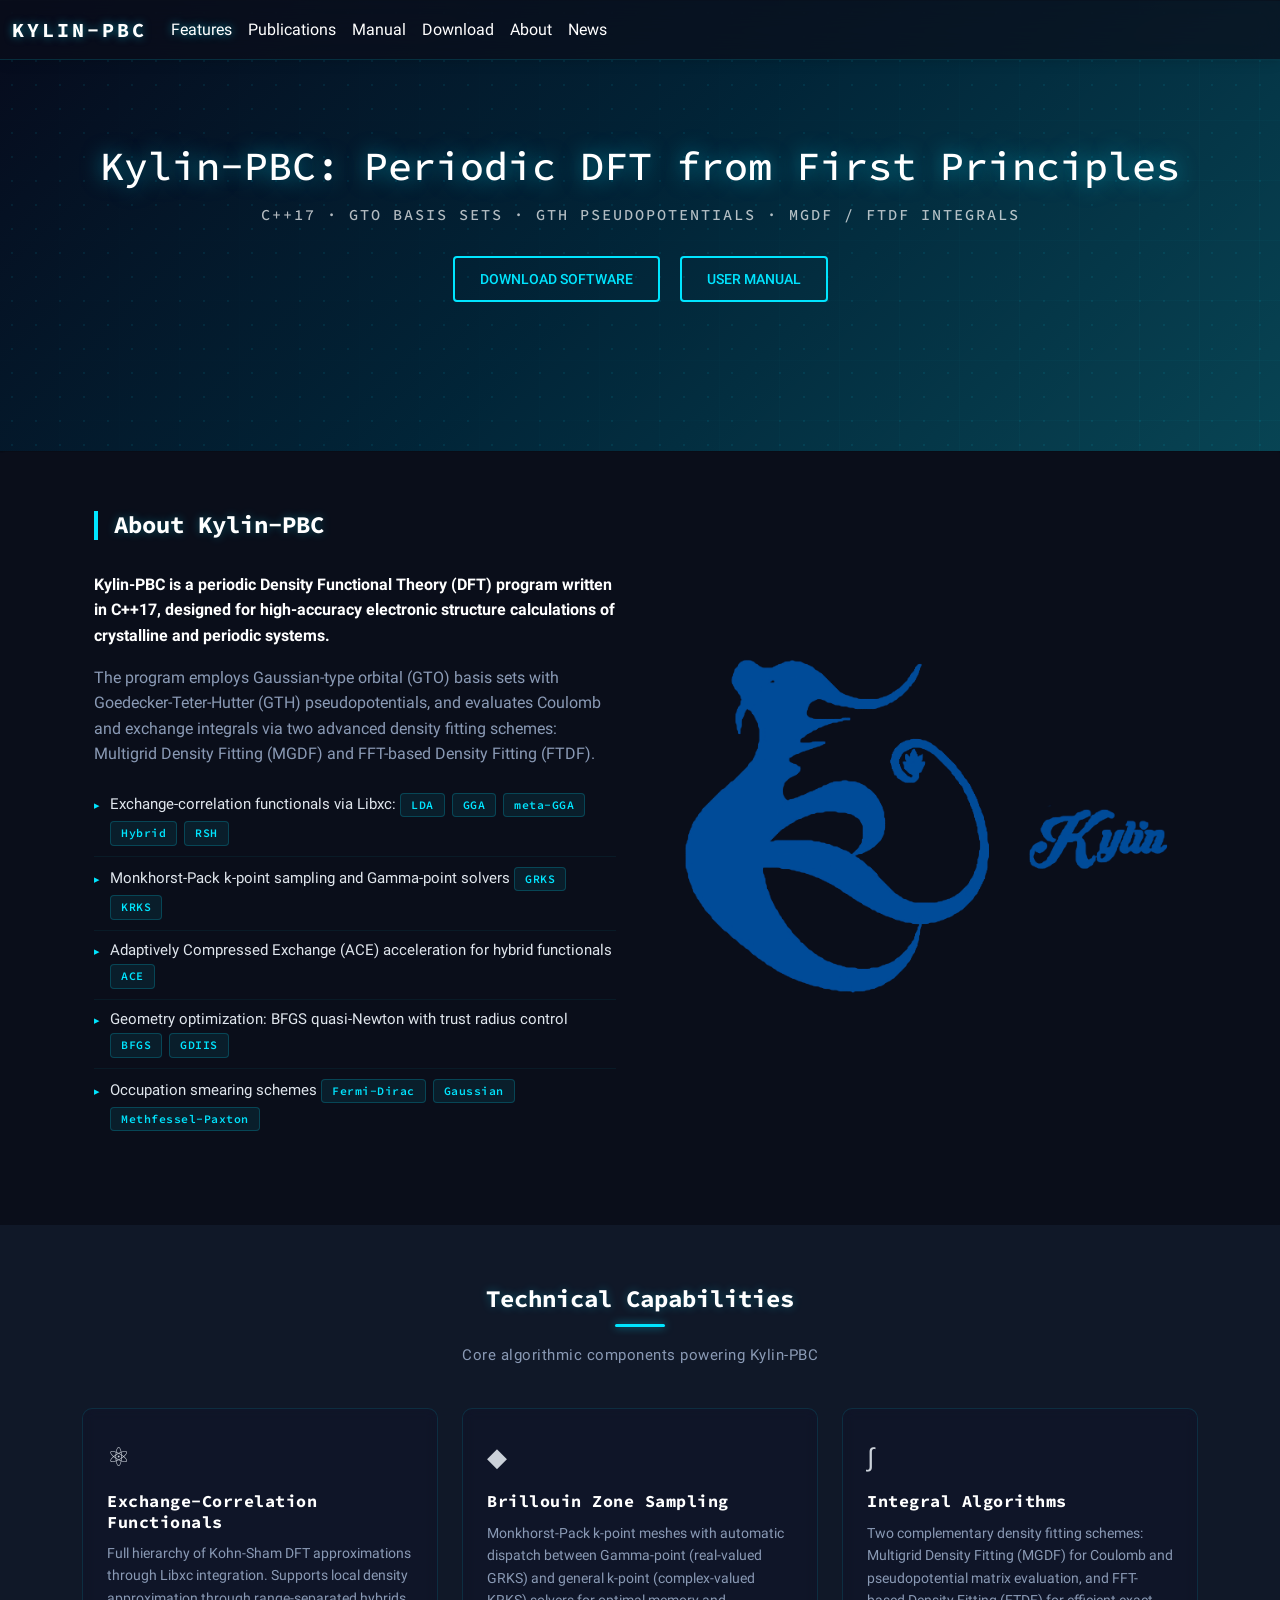
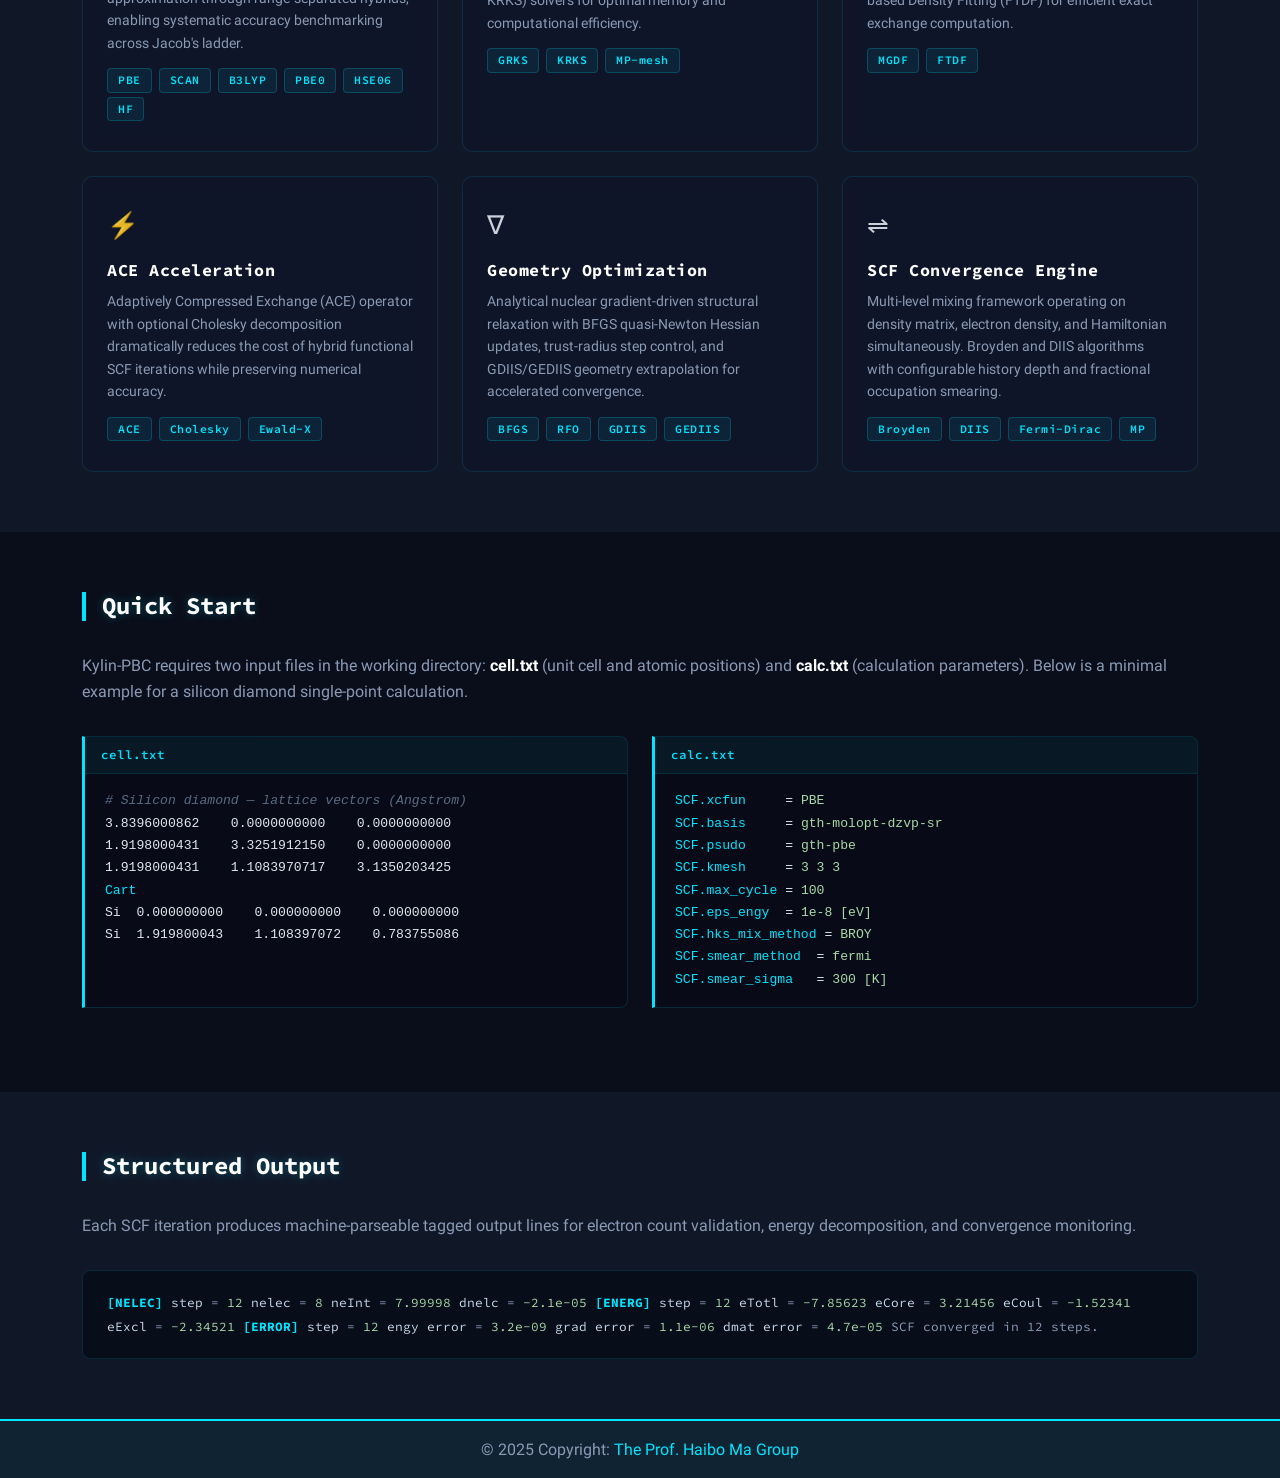
==== index.html @ 471c6437 "hello" ====
<!DOCTYPE html>
<html lang="en">

<head>
  <meta charset="UTF-8" />
  <meta name="viewport" content="width=device-width, initial-scale=1, shrink-to-fit=no" />
  <meta http-equiv="x-ua-compatible" content="ie=edge" />
  <title>Kylin-PBC: Periodic Density Functional Theory Program</title>
  <!-- Google Fonts Roboto -->
  <link rel="stylesheet" href="css/roboto.css" />
  <!-- MDB -->
  <link rel="stylesheet" href="css/mdb.min.css" />
  <!-- Custom styles -->
  <link rel="stylesheet" href="css/style.css" />
</head>

<body>
  <!--Main Navigation-->
  <header>
    <style>
      @media (min-width: 992px) {
        #intro {
          margin-top: -58.59px;
          height: 50vh !important;
        }
      }

      .navbar .nav-link {
        color: #fff !important;
      }
    </style>

    <!-- Navbar -->
    <nav class="navbar navbar-expand-lg navbar-dark d-none d-lg-block" style="z-index: 2000;">
      <div class="container-fluid">
        <a class="navbar-brand nav-link" target="_blank" href="https://kylin-qc.com">
          <strong>Kylin-PBC</strong>
        </a>
        <button class="navbar-toggler" type="button" data-mdb-toggle="collapse" data-mdb-target="#navbarExample01"
          aria-controls="navbarExample01" aria-expanded="false" aria-label="Toggle navigation">
          <i class="fas fa-bars"></i>
        </button>
        <div class="collapse navbar-collapse" id="navbarExample01">
          <ul class="navbar-nav me-auto mb-2 mb-lg-0">
            <li class="nav-item active">
              <a class="nav-link" aria-current="page" href="index.html">Features</a>
            </li>
            <li class="nav-item">
              <a class="nav-link" href="publications.html" target="_self">Publications</a>
            </li>
            <li class="nav-item">
              <a class="nav-link" href="files/KylinManual.pdf" target="_self">Manual</a>
            </li>
            <li class="nav-item">
              <a class="nav-link" href="download.html" target="_self">Download</a>
            </li>
            <li class="nav-item">
              <a class="nav-link" href="about.html" target="_self">About</a>
            </li>
            <li class="nav-item">
              <a class="nav-link" href="news.html" target="_self">News</a>
            </li>
          </ul>
        </div>
      </div>
    </nav>
    <!-- Navbar -->

    <!-- Background image -->
    <div id="intro" class="bg-image vh-100 shadow-1-strong">
      <div class="mask">
        <div class="container d-flex align-items-center justify-content-center text-center h-100">
          <div class="text-white">
            <h1 class="mb-3">Kylin-PBC: Periodic DFT from First Principles</h1>
            <h5 class="mb-4">C++17 &middot; GTO Basis Sets &middot; GTH Pseudopotentials &middot; MGDF / FTDF Integrals</h5>
            <a class="btn btn-outline-light btn-lg m-2" href="download.html" role="button" rel="nofollow"
              target="_self">Download Software</a>
            <a class="btn btn-outline-light btn-lg m-2" href="files/KylinManual.pdf" target="_self" role="button">User Manual</a>
          </div>
        </div>
      </div>
    </div>
    <!-- Background image -->
  </header>
  <!--Main Navigation-->

  <!--Main layout-->
  <main>
    <!--Section: About-->
    <section class="section-block">
      <div class="container">
        <div class="row">
          <div class="col-md-6 gx-5 mb-4">
            <h4 class="section-title">About Kylin-PBC</h4>
            <p class="text-dark"><strong>
                Kylin-PBC is a periodic Density Functional Theory (DFT) program written in C++17,
                designed for high-accuracy electronic structure calculations of crystalline and
                periodic systems.
              </strong></p>
            <p class="text-muted">
              The program employs Gaussian-type orbital (GTO) basis sets with
              Goedecker-Teter-Hutter (GTH) pseudopotentials, and evaluates Coulomb and
              exchange integrals via two advanced density fitting schemes:
              Multigrid Density Fitting (MGDF) and FFT-based Density Fitting (FTDF).
            </p>
            <ul class="tech-list">
              <li>
                <span>Exchange-correlation functionals via Libxc:
                  <span class="feature-tag">LDA</span>
                  <span class="feature-tag">GGA</span>
                  <span class="feature-tag">meta-GGA</span>
                  <span class="feature-tag">Hybrid</span>
                  <span class="feature-tag">RSH</span>
                </span>
              </li>
              <li>
                <span>Monkhorst-Pack k-point sampling and Gamma-point solvers
                  <span class="feature-tag">GRKS</span>
                  <span class="feature-tag">KRKS</span>
                </span>
              </li>
              <li>
                <span>Adaptively Compressed Exchange (ACE) acceleration for hybrid functionals
                  <span class="feature-tag">ACE</span>
                </span>
              </li>
              <li>
                <span>Geometry optimization: BFGS quasi-Newton with trust radius control
                  <span class="feature-tag">BFGS</span>
                  <span class="feature-tag">GDIIS</span>
                </span>
              </li>
              <li>
                <span>Occupation smearing schemes
                  <span class="feature-tag">Fermi-Dirac</span>
                  <span class="feature-tag">Gaussian</span>
                  <span class="feature-tag">Methfessel-Paxton</span>
                </span>
              </li>
            </ul>
          </div>
          <div class="col-md-6 gx-5 mb-4 d-flex align-items-center justify-content-center">
            <div class="bg-image hover-overlay ripple" data-mdb-ripple-color="light">
              <img src="img/kylin_logo.png" class="img-fluid" />
              <a href="#!">
                <div class="mask" style="background-color: rgba(251, 251, 251, 0.15);"></div>
              </a>
            </div>
          </div>
        </div>
      </div>
    </section>
    <!--Section: About-->

    <!--Section: Technical Capabilities-->
    <section class="section-block section-alt text-center">
      <div class="container">
        <h4 class="section-title-center">Technical Capabilities</h4>
        <p class="section-subtitle">Core algorithmic components powering Kylin-PBC</p>
        <div class="feature-grid">

          <div class="feature-card text-start">
            <span class="feature-card-icon">&#9883;</span>
            <h5>Exchange-Correlation Functionals</h5>
            <p>
              Full hierarchy of Kohn-Sham DFT approximations through Libxc integration.
              Supports local density approximation through range-separated hybrids,
              enabling systematic accuracy benchmarking across Jacob's ladder.
            </p>
            <div>
              <span class="feature-tag">PBE</span>
              <span class="feature-tag">SCAN</span>
              <span class="feature-tag">B3LYP</span>
              <span class="feature-tag">PBE0</span>
              <span class="feature-tag">HSE06</span>
              <span class="feature-tag">HF</span>
            </div>
          </div>

          <div class="feature-card text-start">
            <span class="feature-card-icon">&#9670;</span>
            <h5>Brillouin Zone Sampling</h5>
            <p>
              Monkhorst-Pack k-point meshes with automatic dispatch between Gamma-point
              (real-valued GRKS) and general k-point (complex-valued KRKS) solvers
              for optimal memory and computational efficiency.
            </p>
            <div>
              <span class="feature-tag">GRKS</span>
              <span class="feature-tag">KRKS</span>
              <span class="feature-tag">MP-mesh</span>
            </div>
          </div>

          <div class="feature-card text-start">
            <span class="feature-card-icon">&#8747;</span>
            <h5>Integral Algorithms</h5>
            <p>
              Two complementary density fitting schemes: Multigrid Density Fitting (MGDF)
              for Coulomb and pseudopotential matrix evaluation, and FFT-based Density
              Fitting (FTDF) for efficient exact exchange computation.
            </p>
            <div>
              <span class="feature-tag">MGDF</span>
              <span class="feature-tag">FTDF</span>
            </div>
          </div>

          <div class="feature-card text-start">
            <span class="feature-card-icon">&#9889;</span>
            <h5>ACE Acceleration</h5>
            <p>
              Adaptively Compressed Exchange (ACE) operator with optional Cholesky
              decomposition dramatically reduces the cost of hybrid functional SCF
              iterations while preserving numerical accuracy.
            </p>
            <div>
              <span class="feature-tag">ACE</span>
              <span class="feature-tag">Cholesky</span>
              <span class="feature-tag">Ewald-X</span>
            </div>
          </div>

          <div class="feature-card text-start">
            <span class="feature-card-icon">&#8711;</span>
            <h5>Geometry Optimization</h5>
            <p>
              Analytical nuclear gradient-driven structural relaxation with BFGS
              quasi-Newton Hessian updates, trust-radius step control, and
              GDIIS/GEDIIS geometry extrapolation for accelerated convergence.
            </p>
            <div>
              <span class="feature-tag">BFGS</span>
              <span class="feature-tag">RFO</span>
              <span class="feature-tag">GDIIS</span>
              <span class="feature-tag">GEDIIS</span>
            </div>
          </div>

          <div class="feature-card text-start">
            <span class="feature-card-icon">&#8652;</span>
            <h5>SCF Convergence Engine</h5>
            <p>
              Multi-level mixing framework operating on density matrix, electron density,
              and Hamiltonian simultaneously. Broyden and DIIS algorithms with configurable
              history depth and fractional occupation smearing.
            </p>
            <div>
              <span class="feature-tag">Broyden</span>
              <span class="feature-tag">DIIS</span>
              <span class="feature-tag">Fermi-Dirac</span>
              <span class="feature-tag">MP</span>
            </div>
          </div>

        </div>
      </div>
    </section>
    <!--Section: Technical Capabilities-->

    <!--Section: Quick Start-->
    <section class="section-block">
      <div class="container">
        <h4 class="section-title">Quick Start</h4>
        <p class="text-muted" style="margin-bottom: 2rem;">
          Kylin-PBC requires two input files in the working directory: <strong>cell.txt</strong>
          (unit cell and atomic positions) and <strong>calc.txt</strong> (calculation parameters).
          Below is a minimal example for a silicon diamond single-point calculation.
        </p>
        <div class="quickstart-grid">
          <div class="code-panel">
            <span class="code-panel-label">cell.txt</span>
            <pre><span class="code-comment"># Silicon diamond &mdash; lattice vectors (Angstrom)</span>
3.8396000862    0.0000000000    0.0000000000
1.9198000431    3.3251912150    0.0000000000
1.9198000431    1.1083970717    3.1350203425
<span class="code-keyword">Cart</span>
Si  0.000000000    0.000000000    0.000000000
Si  1.919800043    1.108397072    0.783755086</pre>
          </div>
          <div class="code-panel">
            <span class="code-panel-label">calc.txt</span>
            <pre><span class="code-keyword">SCF.xcfun</span>     = <span class="code-value">PBE</span>
<span class="code-keyword">SCF.basis</span>     = <span class="code-value">gth-molopt-dzvp-sr</span>
<span class="code-keyword">SCF.psudo</span>     = <span class="code-value">gth-pbe</span>
<span class="code-keyword">SCF.kmesh</span>     = <span class="code-value">3 3 3</span>
<span class="code-keyword">SCF.max_cycle</span> = <span class="code-value">100</span>
<span class="code-keyword">SCF.eps_engy</span>  = <span class="code-value">1e-8 [eV]</span>
<span class="code-keyword">SCF.hks_mix_method</span> = <span class="code-value">BROY</span>
<span class="code-keyword">SCF.smear_method</span>  = <span class="code-value">fermi</span>
<span class="code-keyword">SCF.smear_sigma</span>   = <span class="code-value">300 [K]</span></pre>
          </div>
        </div>
      </div>
    </section>
    <!--Section: Quick Start-->

    <!--Section: Output Format-->
    <section class="section-block section-alt">
      <div class="container">
        <h4 class="section-title">Structured Output</h4>
        <p class="text-muted" style="margin-bottom: 2rem;">
          Each SCF iteration produces machine-parseable tagged output lines for
          electron count validation, energy decomposition, and convergence monitoring.
        </p>
        <div class="output-block">
<span class="out-tag">[NELEC]</span> <span class="out-key">step</span> = <span class="out-val">12</span>  <span class="out-key">nelec</span> = <span class="out-val">8</span>  <span class="out-key">neInt</span> = <span class="out-val">7.99998</span>  <span class="out-key">dnelc</span> = <span class="out-val">-2.1e-05</span>
<span class="out-tag">[ENERG]</span> <span class="out-key">step</span> = <span class="out-val">12</span>  <span class="out-key">eTotl</span> = <span class="out-val">-7.85623</span>  <span class="out-key">eCore</span> = <span class="out-val">3.21456</span>  <span class="out-key">eCoul</span> = <span class="out-val">-1.52341</span>  <span class="out-key">eExcl</span> = <span class="out-val">-2.34521</span>
<span class="out-tag">[ERROR]</span> <span class="out-key">step</span> = <span class="out-val">12</span>  <span class="out-key">engy error</span> = <span class="out-val">3.2e-09</span>  <span class="out-key">grad error</span> = <span class="out-val">1.1e-06</span>  <span class="out-key">dmat error</span> = <span class="out-val">4.7e-05</span>

SCF converged in 12 steps.
        </div>
      </div>
    </section>
    <!--Section: Output Format-->
  </main>
  <!--Main layout-->

  <!--Footer-->
  <footer class="text-lg-start">
    <div class="text-center p-3">
      &copy; 2025 Copyright:
      <a href="https://quantum-chemistry-cn.com">The Prof. Haibo Ma Group</a>
    </div>
  </footer>
  <!--Footer-->
  <!-- MDB -->
  <script type="text/javascript" src="js/mdb.min.js"></script>
  <!-- Custom scripts -->
  <script type="text/javascript" src="js/script.js"></script>
</body>

</html>
---- css/roboto.css ----
/* cyrillic-ext */
@font-face {
    font-family: 'Roboto';
    font-style: normal;
    font-weight: 300;
    font-display: swap;
    src: url(../fonts/roboto/v30/KFOlCnqEu92Fr1MmSU5fCRc4AMP6lbBP.woff2) format('woff2');
    unicode-range: U+0460-052F, U+1C80-1C88, U+20B4, U+2DE0-2DFF, U+A640-A69F, U+FE2E-FE2F;
  }
  /* cyrillic */
  @font-face {
    font-family: 'Roboto';
    font-style: normal;
    font-weight: 300;
    font-display: swap;
    src: url(../fonts/roboto/v30/KFOlCnqEu92Fr1MmSU5fABc4AMP6lbBP.woff2) format('woff2');
    unicode-range: U+0301, U+0400-045F, U+0490-0491, U+04B0-04B1, U+2116;
  }
  /* greek-ext */
  @font-face {
    font-family: 'Roboto';
    font-style: normal;
    font-weight: 300;
    font-display: swap;
    src: url(../fonts/roboto/v30/KFOlCnqEu92Fr1MmSU5fCBc4AMP6lbBP.woff2) format('woff2');
    unicode-range: U+1F00-1FFF;
  }
  /* greek */
  @font-face {
    font-family: 'Roboto';
    font-style: normal;
    font-weight: 300;
    font-display: swap;
    src: url(../fonts/roboto/v30/KFOlCnqEu92Fr1MmSU5fBxc4AMP6lbBP.woff2) format('woff2');
    unicode-range: U+0370-03FF;
  }
  /* vietnamese */
  @font-face {
    font-family: 'Roboto';
    font-style: normal;
    font-weight: 300;
    font-display: swap;
    src: url(../fonts/roboto/v30/KFOlCnqEu92Fr1MmSU5fCxc4AMP6lbBP.woff2) format('woff2');
    unicode-range: U+0102-0103, U+0110-0111, U+0128-0129, U+0168-0169, U+01A0-01A1, U+01AF-01B0, U+1EA0-1EF9, U+20AB;
  }
  /* latin-ext */
  @font-face {
    font-family: 'Roboto';
    font-style: normal;
    font-weight: 300;
    font-display: swap;
    src: url(../fonts/roboto/v30/KFOlCnqEu92Fr1MmSU5fChc4AMP6lbBP.woff2) format('woff2');
    unicode-range: U+0100-024F, U+0259, U+1E00-1EFF, U+2020, U+20A0-20AB, U+20AD-20CF, U+2113, U+2C60-2C7F, U+A720-A7FF;
  }
  /* latin */
  @font-face {
    font-family: 'Roboto';
    font-style: normal;
    font-weight: 300;
    font-display: swap;
    src: url(../fonts/roboto/v30/KFOlCnqEu92Fr1MmSU5fBBc4AMP6lQ.woff2) format('woff2');
    unicode-range: U+0000-00FF, U+0131, U+0152-0153, U+02BB-02BC, U+02C6, U+02DA, U+02DC, U+2000-206F, U+2074, U+20AC, U+2122, U+2191, U+2193, U+2212, U+2215, U+FEFF, U+FFFD;
  }
  /* cyrillic-ext */
  @font-face {
    font-family: 'Roboto';
    font-style: normal;
    font-weight: 400;
    font-display: swap;
    src: url(../fonts/roboto/v30/KFOmCnqEu92Fr1Mu72xKKTU1Kvnz.woff2) format('woff2');
    unicode-range: U+0460-052F, U+1C80-1C88, U+20B4, U+2DE0-2DFF, U+A640-A69F, U+FE2E-FE2F;
  }
  /* cyrillic */
  @font-face {
    font-family: 'Roboto';
    font-style: normal;
    font-weight: 400;
    font-display: swap;
    src: url(../fonts/roboto/v30/KFOmCnqEu92Fr1Mu5mxKKTU1Kvnz.woff2) format('woff2');
    unicode-range: U+0301, U+0400-045F, U+0490-0491, U+04B0-04B1, U+2116;
  }
  /* greek-ext */
  @font-face {
    font-family: 'Roboto';
    font-style: normal;
    font-weight: 400;
    font-display: swap;
    src: url(../fonts/roboto/v30/KFOmCnqEu92Fr1Mu7mxKKTU1Kvnz.woff2) format('woff2');
    unicode-range: U+1F00-1FFF;
  }
  /* greek */
  @font-face {
    font-family: 'Roboto';
    font-style: normal;
    font-weight: 400;
    font-display: swap;
    src: url(../fonts/roboto/v30/KFOmCnqEu92Fr1Mu4WxKKTU1Kvnz.woff2) format('woff2');
    unicode-range: U+0370-03FF;
  }
  /* vietnamese */
  @font-face {
    font-family: 'Roboto';
    font-style: normal;
    font-weight: 400;
    font-display: swap;
    src: url(../fonts/roboto/v30/KFOmCnqEu92Fr1Mu7WxKKTU1Kvnz.woff2) format('woff2');
    unicode-range: U+0102-0103, U+0110-0111, U+0128-0129, U+0168-0169, U+01A0-01A1, U+01AF-01B0, U+1EA0-1EF9, U+20AB;
  }
  /* latin-ext */
  @font-face {
    font-family: 'Roboto';
    font-style: normal;
    font-weight: 400;
    font-display: swap;
    src: url(../fonts/roboto/v30/KFOmCnqEu92Fr1Mu7GxKKTU1Kvnz.woff2) format('woff2');
    unicode-range: U+0100-024F, U+0259, U+1E00-1EFF, U+2020, U+20A0-20AB, U+20AD-20CF, U+2113, U+2C60-2C7F, U+A720-A7FF;
  }
  /* latin */
  @font-face {
    font-family: 'Roboto';
    font-style: normal;
    font-weight: 400;
    font-display: swap;
    src: url(../fonts/roboto/v30/KFOmCnqEu92Fr1Mu4mxKKTU1Kg.woff2) format('woff2');
    unicode-range: U+0000-00FF, U+0131, U+0152-0153, U+02BB-02BC, U+02C6, U+02DA, U+02DC, U+2000-206F, U+2074, U+20AC, U+2122, U+2191, U+2193, U+2212, U+2215, U+FEFF, U+FFFD;
  }
  /* cyrillic-ext */
  @font-face {
    font-family: 'Roboto';
    font-style: normal;
    font-weight: 500;
    font-display: swap;
    src: url(../fonts/roboto/v30/KFOlCnqEu92Fr1MmEU9fCRc4AMP6lbBP.woff2) format('woff2');
    unicode-range: U+0460-052F, U+1C80-1C88, U+20B4, U+2DE0-2DFF, U+A640-A69F, U+FE2E-FE2F;
  }
  /* cyrillic */
  @font-face {
    font-family: 'Roboto';
    font-style: normal;
    font-weight: 500;
    font-display: swap;
    src: url(../fonts/roboto/v30/KFOlCnqEu92Fr1MmEU9fABc4AMP6lbBP.woff2) format('woff2');
    unicode-range: U+0301, U+0400-045F, U+0490-0491, U+04B0-04B1, U+2116;
  }
  /* greek-ext */
  @font-face {
    font-family: 'Roboto';
    font-style: normal;
    font-weight: 500;
    font-display: swap;
    src: url(../fonts/roboto/v30/KFOlCnqEu92Fr1MmEU9fCBc4AMP6lbBP.woff2) format('woff2');
    unicode-range: U+1F00-1FFF;
  }
  /* greek */
  @font-face {
    font-family: 'Roboto';
    font-style: normal;
    font-weight: 500;
    font-display: swap;
    src: url(../fonts/roboto/v30/KFOlCnqEu92Fr1MmEU9fBxc4AMP6lbBP.woff2) format('woff2');
    unicode-range: U+0370-03FF;
  }
  /* vietnamese */
  @font-face {
    font-family: 'Roboto';
    font-style: normal;
    font-weight: 500;
    font-display: swap;
    src: url(../fonts/roboto/v30/KFOlCnqEu92Fr1MmEU9fCxc4AMP6lbBP.woff2) format('woff2');
    unicode-range: U+0102-0103, U+0110-0111, U+0128-0129, U+0168-0169, U+01A0-01A1, U+01AF-01B0, U+1EA0-1EF9, U+20AB;
  }
  /* latin-ext */
  @font-face {
    font-family: 'Roboto';
    font-style: normal;
    font-weight: 500;
    font-display: swap;
    src: url(../fonts/roboto/v30/KFOlCnqEu92Fr1MmEU9fChc4AMP6lbBP.woff2) format('woff2');
    unicode-range: U+0100-024F, U+0259, U+1E00-1EFF, U+2020, U+20A0-20AB, U+20AD-20CF, U+2113, U+2C60-2C7F, U+A720-A7FF;
  }
  /* latin */
  @font-face {
    font-family: 'Roboto';
    font-style: normal;
    font-weight: 500;
    font-display: swap;
    src: url(../fonts/roboto/v30/KFOlCnqEu92Fr1MmEU9fBBc4AMP6lQ.woff2) format('woff2');
    unicode-range: U+0000-00FF, U+0131, U+0152-0153, U+02BB-02BC, U+02C6, U+02DA, U+02DC, U+2000-206F, U+2074, U+20AC, U+2122, U+2191, U+2193, U+2212, U+2215, U+FEFF, U+FFFD;
  }
  /* cyrillic-ext */
  @font-face {
    font-family: 'Roboto';
    font-style: normal;
    font-weight: 700;
    font-display: swap;
    src: url(../fonts/roboto/v30/KFOlCnqEu92Fr1MmWUlfCRc4AMP6lbBP.woff2) format('woff2');
    unicode-range: U+0460-052F, U+1C80-1C88, U+20B4, U+2DE0-2DFF, U+A640-A69F, U+FE2E-FE2F;
  }
  /* cyrillic */
  @font-face {
    font-family: 'Roboto';
    font-style: normal;
    font-weight: 700;
    font-display: swap;
    src: url(../fonts/roboto/v30/KFOlCnqEu92Fr1MmWUlfABc4AMP6lbBP.woff2) format('woff2');
    unicode-range: U+0301, U+0400-045F, U+0490-0491, U+04B0-04B1, U+2116;
  }
  /* greek-ext */
  @font-face {
    font-family: 'Roboto';
    font-style: normal;
    font-weight: 700;
    font-display: swap;
    src: url(../fonts/roboto/v30/KFOlCnqEu92Fr1MmWUlfCBc4AMP6lbBP.woff2) format('woff2');
    unicode-range: U+1F00-1FFF;
  }
  /* greek */
  @font-face {
    font-family: 'Roboto';
    font-style: normal;
    font-weight: 700;
    font-display: swap;
    src: url(../fonts/roboto/v30/KFOlCnqEu92Fr1MmWUlfBxc4AMP6lbBP.woff2) format('woff2');
    unicode-range: U+0370-03FF;
  }
  /* vietnamese */
  @font-face {
    font-family: 'Roboto';
    font-style: normal;
    font-weight: 700;
    font-display: swap;
    src: url(../fonts/roboto/v30/KFOlCnqEu92Fr1MmWUlfCxc4AMP6lbBP.woff2) format('woff2');
    unicode-range: U+0102-0103, U+0110-0111, U+0128-0129, U+0168-0169, U+01A0-01A1, U+01AF-01B0, U+1EA0-1EF9, U+20AB;
  }
  /* latin-ext */
  @font-face {
    font-family: 'Roboto';
    font-style: normal;
    font-weight: 700;
    font-display: swap;
    src: url(../fonts/roboto/v30/KFOlCnqEu92Fr1MmWUlfChc4AMP6lbBP.woff2) format('woff2');
    unicode-range: U+0100-024F, U+0259, U+1E00-1EFF, U+2020, U+20A0-20AB, U+20AD-20CF, U+2113, U+2C60-2C7F, U+A720-A7FF;
  }
  /* latin */
  @font-face {
    font-family: 'Roboto';
    font-style: normal;
    font-weight: 700;
    font-display: swap;
    src: url(../fonts/roboto/v30/KFOlCnqEu92Fr1MmWUlfBBc4AMP6lQ.woff2) format('woff2');
    unicode-range: U+0000-00FF, U+0131, U+0152-0153, U+02BB-02BC, U+02C6, U+02DA, U+02DC, U+2000-206F, U+2074, U+20AC, U+2122, U+2191, U+2193, U+2212, U+2215, U+FEFF, U+FFFD;
  }
---- css/style.css ----
/* Kylin Website - Dark Sci-Fi Theme */
@import url('https://fonts.googleapis.com/css2?family=Source+Code+Pro:wght@400;600;700&display=swap');

:root {
  --mdb-primary: #00e5ff;
  --mdb-primary-rgb: 0, 229, 255;
  --mdb-body-bg: #0a0e1a;
  --mdb-body-color: #e0e6ed;
  --mdb-body-bg-rgb: 10, 14, 26;
  --mdb-body-color-rgb: 224, 230, 237;
  --sci-bg: #0a0e1a;
  --sci-bg-light: #101828;
  --sci-accent: #00e5ff;
  --sci-accent-rgb: 0, 229, 255;
  --sci-glass: rgba(15, 20, 40, 0.75);
  --sci-glass-border: rgba(0, 229, 255, 0.12);
  --sci-text: #e0e6ed;
  --sci-text-muted: #8a9ab5;
}

/* ===== Global ===== */
body {
  background-color: var(--sci-bg);
  color: var(--sci-text);
  background-image:
    repeating-linear-gradient(0deg, transparent, transparent 59px, rgba(0, 229, 255, 0.03) 59px, rgba(0, 229, 255, 0.03) 60px),
    repeating-linear-gradient(90deg, transparent, transparent 59px, rgba(0, 229, 255, 0.03) 59px, rgba(0, 229, 255, 0.03) 60px);
  background-size: 60px 60px;
}

.text-muted {
  color: var(--sci-text-muted) !important;
}

a {
  color: var(--sci-accent);
}

a:hover {
  color: #62f0ff;
  text-shadow: 0 0 6px rgba(0, 229, 255, 0.4);
}

h1, h2, h3, h4, h5, h6,
.navbar-brand {
  font-family: 'Source Code Pro', 'Roboto Mono', monospace;
}

/* ===== Hero section ===== */
#intro {
  position: relative;
}

#intro .mask {
  position: relative;
  background: linear-gradient(
    135deg,
    rgba(6, 10, 28, 0.92),
    rgba(0, 40, 60, 0.88) 50%,
    rgba(0, 229, 255, 0.25) 100%
  ) !important;
}

#intro .mask::before {
  content: '';
  position: absolute;
  inset: 0;
  background-image:
    radial-gradient(circle, rgba(0, 229, 255, 0.08) 1px, transparent 1px);
  background-size: 24px 24px;
  pointer-events: none;
  animation: grid-drift 20s linear infinite;
}

@keyframes grid-drift {
  from { background-position: 0 0; }
  to   { background-position: 24px 24px; }
}

#intro h1 {
  text-shadow: 0 0 20px rgba(0, 229, 255, 0.5);
}

#intro h5 {
  color: rgba(255, 255, 255, 0.7);
  letter-spacing: 2px;
  text-transform: uppercase;
  font-size: 0.95rem;
}

/* ===== Buttons ===== */
.btn-outline-light {
  border-color: var(--sci-accent);
  color: var(--sci-accent);
  transition: all 0.3s ease;
}

.btn-outline-light:hover {
  background-color: var(--sci-accent);
  color: var(--sci-bg);
  box-shadow: 0 0 18px rgba(0, 229, 255, 0.45);
}

.btn-primary,
.bg-primary,
.text-primary,
a.text-primary:hover {
  --mdb-btn-bg: #00e5ff;
  --mdb-btn-color: #0a0e1a;
}

/* ===== Navbar ===== */
.navbar.navbar-dark {
  background: rgba(10, 14, 26, 0.7) !important;
  backdrop-filter: blur(14px);
  -webkit-backdrop-filter: blur(14px);
  border-bottom: 1px solid rgba(0, 229, 255, 0.15);
}

.navbar-brand strong {
  letter-spacing: 3px;
  text-transform: uppercase;
  text-shadow: 0 0 8px rgba(0, 229, 255, 0.5);
}

.navbar .nav-link {
  transition: color 0.2s, text-shadow 0.2s;
}

.navbar .nav-link:hover,
.navbar .nav-item.active .nav-link {
  text-shadow: 0 0 8px rgba(0, 229, 255, 0.6);
}

/* ===== Section layout ===== */
.section-block {
  padding: 60px 0;
  background-color: var(--sci-bg);
}

.section-alt {
  background-color: var(--sci-bg-light);
}

/* ===== Section titles ===== */
.section-title {
  font-size: 1.5rem;
  font-weight: 700;
  padding-left: 16px;
  border-left: 4px solid var(--sci-accent);
  margin-bottom: 2rem;
  color: #fff;
  text-shadow: 0 0 10px rgba(0, 229, 255, 0.3);
}

.section-title-center {
  font-size: 1.5rem;
  font-weight: 700;
  margin-bottom: 2.5rem;
  position: relative;
  display: inline-block;
  color: #fff;
  text-shadow: 0 0 10px rgba(0, 229, 255, 0.3);
}

.section-title-center::after {
  content: '';
  display: block;
  width: 50px;
  height: 3px;
  background: var(--sci-accent);
  margin: 10px auto 0;
  border-radius: 2px;
  box-shadow: 0 0 8px rgba(0, 229, 255, 0.6);
  animation: glow-pulse 2.5s ease-in-out infinite;
}

@keyframes glow-pulse {
  0%, 100% { box-shadow: 0 0 6px rgba(0, 229, 255, 0.4); }
  50%      { box-shadow: 0 0 16px rgba(0, 229, 255, 0.8); }
}

/* ===== Cards ===== */
.card {
  border: 1px solid var(--sci-glass-border);
  border-radius: 12px;
  background: var(--sci-glass);
  backdrop-filter: blur(6px);
  box-shadow: 0 4px 16px rgba(0, 229, 255, 0.06);
  transition: transform 0.3s ease, box-shadow 0.3s ease, border-color 0.3s ease;
}

.card:hover {
  transform: translateY(-6px);
  border-color: rgba(0, 229, 255, 0.35);
  box-shadow: 0 0 24px rgba(0, 229, 255, 0.2), 0 8px 32px rgba(0, 0, 0, 0.4);
}

.card-body {
  color: var(--sci-text);
}

.card-title {
  color: #fff;
}

.card-text {
  color: var(--sci-text-muted);
}

/* ===== Year block (publications / news) ===== */
.year-block {
  border-left: 3px solid var(--sci-accent);
  padding: 20px 24px;
  margin-bottom: 28px;
  background: rgba(0, 229, 255, 0.03);
  border-radius: 0 8px 8px 0;
  backdrop-filter: blur(4px);
}

.year-block h5 {
  font-weight: 700;
  color: var(--sci-accent);
  margin-bottom: 12px;
  text-shadow: 0 0 8px rgba(0, 229, 255, 0.3);
}

.year-block ul {
  margin-bottom: 0;
}

/* ===== Content card (download / about) ===== */
.content-card {
  background: var(--sci-glass);
  border: 1px solid var(--sci-glass-border);
  border-radius: 12px;
  padding: 36px;
  box-shadow: 0 4px 16px rgba(0, 0, 0, 0.3);
  margin-bottom: 28px;
  backdrop-filter: blur(6px);
}

.content-card-highlight {
  background: linear-gradient(135deg, rgba(0, 229, 255, 0.06), rgba(0, 100, 140, 0.1));
  border: 1px solid rgba(0, 229, 255, 0.2);
  border-radius: 12px;
  padding: 36px;
  box-shadow: 0 0 20px rgba(0, 229, 255, 0.08), 0 4px 16px rgba(0, 0, 0, 0.3);
  margin-bottom: 28px;
  backdrop-filter: blur(6px);
}

/* ===== Footer ===== */
footer {
  background-color: var(--sci-bg-light) !important;
  border-top: 2px solid var(--sci-accent);
  color: var(--sci-text-muted);
}

footer .text-center.p-3 {
  background-color: rgba(0, 229, 255, 0.05) !important;
}

footer a {
  color: var(--sci-accent) !important;
}

/* ===== Overrides for MDB text utilities on dark bg ===== */
.text-dark {
  color: var(--sci-text) !important;
}

strong {
  color: #fff;
}

.bg-light {
  background-color: var(--sci-bg-light) !important;
}

/* ===== Scrollbar (Webkit) ===== */
::-webkit-scrollbar {
  width: 8px;
}

::-webkit-scrollbar-track {
  background: var(--sci-bg);
}

::-webkit-scrollbar-thumb {
  background: rgba(0, 229, 255, 0.2);
  border-radius: 4px;
}

::-webkit-scrollbar-thumb:hover {
  background: rgba(0, 229, 255, 0.4);
}

/* ===== Feature grid (6-card layout) ===== */
.feature-grid {
  display: grid;
  grid-template-columns: repeat(3, 1fr);
  gap: 24px;
}

@media (max-width: 991px) {
  .feature-grid { grid-template-columns: repeat(2, 1fr); }
}

@media (max-width: 575px) {
  .feature-grid { grid-template-columns: 1fr; }
}

.feature-card {
  background: var(--sci-glass);
  border: 1px solid var(--sci-glass-border);
  border-radius: 10px;
  padding: 28px 24px;
  backdrop-filter: blur(6px);
  transition: transform 0.3s ease, box-shadow 0.3s ease, border-color 0.3s ease;
  position: relative;
  overflow: hidden;
}

.feature-card::before {
  content: '';
  position: absolute;
  top: 0;
  left: 0;
  width: 3px;
  height: 100%;
  background: var(--sci-accent);
  opacity: 0;
  transition: opacity 0.3s ease;
}

.feature-card:hover {
  transform: translateY(-4px);
  border-color: rgba(0, 229, 255, 0.3);
  box-shadow: 0 0 20px rgba(0, 229, 255, 0.15), 0 8px 28px rgba(0, 0, 0, 0.35);
}

.feature-card:hover::before {
  opacity: 1;
}

.feature-card-icon {
  font-size: 1.6rem;
  margin-bottom: 14px;
  display: block;
  opacity: 0.9;
}

.feature-card h5 {
  font-size: 1.05rem;
  font-weight: 700;
  color: #fff;
  margin-bottom: 10px;
  letter-spacing: 0.5px;
}

.feature-card p {
  color: var(--sci-text-muted);
  font-size: 0.88rem;
  line-height: 1.6;
  margin-bottom: 12px;
}

/* ===== Feature tags ===== */
.feature-tag {
  display: inline-block;
  padding: 2px 10px;
  font-size: 0.72rem;
  font-family: 'Source Code Pro', monospace;
  font-weight: 600;
  color: var(--sci-accent);
  background: rgba(0, 229, 255, 0.08);
  border: 1px solid rgba(0, 229, 255, 0.2);
  border-radius: 4px;
  margin: 2px 3px 2px 0;
  letter-spacing: 0.5px;
  white-space: nowrap;
}

/* ===== Code panel ===== */
.code-panel {
  background: rgba(8, 12, 24, 0.9);
  border: 1px solid rgba(0, 229, 255, 0.15);
  border-left: 3px solid var(--sci-accent);
  border-radius: 0 8px 8px 0;
  padding: 0;
  margin-bottom: 24px;
  overflow: hidden;
  font-family: 'Source Code Pro', 'Consolas', monospace;
}

.code-panel-label {
  display: block;
  padding: 8px 16px;
  font-size: 0.78rem;
  font-weight: 600;
  color: var(--sci-accent);
  background: rgba(0, 229, 255, 0.06);
  border-bottom: 1px solid rgba(0, 229, 255, 0.1);
  letter-spacing: 1px;
  text-transform: none;
  font-family: 'Source Code Pro', monospace;
}

.code-panel pre {
  margin: 0;
  padding: 16px 20px;
  font-size: 0.82rem;
  line-height: 1.7;
  color: var(--sci-text);
  background: transparent;
  overflow-x: auto;
  white-space: pre;
}

.code-panel pre .code-keyword {
  color: var(--sci-accent);
}

.code-panel pre .code-value {
  color: #a8d8a8;
}

.code-panel pre .code-comment {
  color: #5a6a80;
  font-style: italic;
}

/* ===== Output format block ===== */
.output-block {
  background: rgba(8, 12, 24, 0.85);
  border: 1px solid rgba(0, 229, 255, 0.12);
  border-radius: 8px;
  padding: 20px 24px;
  font-family: 'Source Code Pro', monospace;
  font-size: 0.8rem;
  line-height: 1.8;
  color: var(--sci-text-muted);
  overflow-x: auto;
}

.output-block .out-tag {
  color: var(--sci-accent);
  font-weight: 700;
}

.output-block .out-key {
  color: #c8d8e8;
}

.output-block .out-val {
  color: #a8d8a8;
}

/* ===== Section subtitle ===== */
.section-subtitle {
  color: var(--sci-text-muted);
  font-size: 0.95rem;
  margin-top: -1.5rem;
  margin-bottom: 2.5rem;
  letter-spacing: 0.5px;
}

/* ===== Tech list with tags ===== */
.tech-list {
  list-style: none;
  padding: 0;
  margin: 0;
}

.tech-list li {
  padding: 8px 0;
  border-bottom: 1px solid rgba(0, 229, 255, 0.06);
  color: var(--sci-text);
  font-size: 0.92rem;
  display: flex;
  align-items: baseline;
  gap: 10px;
}

.tech-list li:last-child {
  border-bottom: none;
}

.tech-list li::before {
  content: '\25B8';
  color: var(--sci-accent);
  font-size: 0.7rem;
  flex-shrink: 0;
}

/* ===== Quick-start two-column ===== */
.quickstart-grid {
  display: grid;
  grid-template-columns: 1fr 1fr;
  gap: 24px;
}

@media (max-width: 767px) {
  .quickstart-grid { grid-template-columns: 1fr; }
}
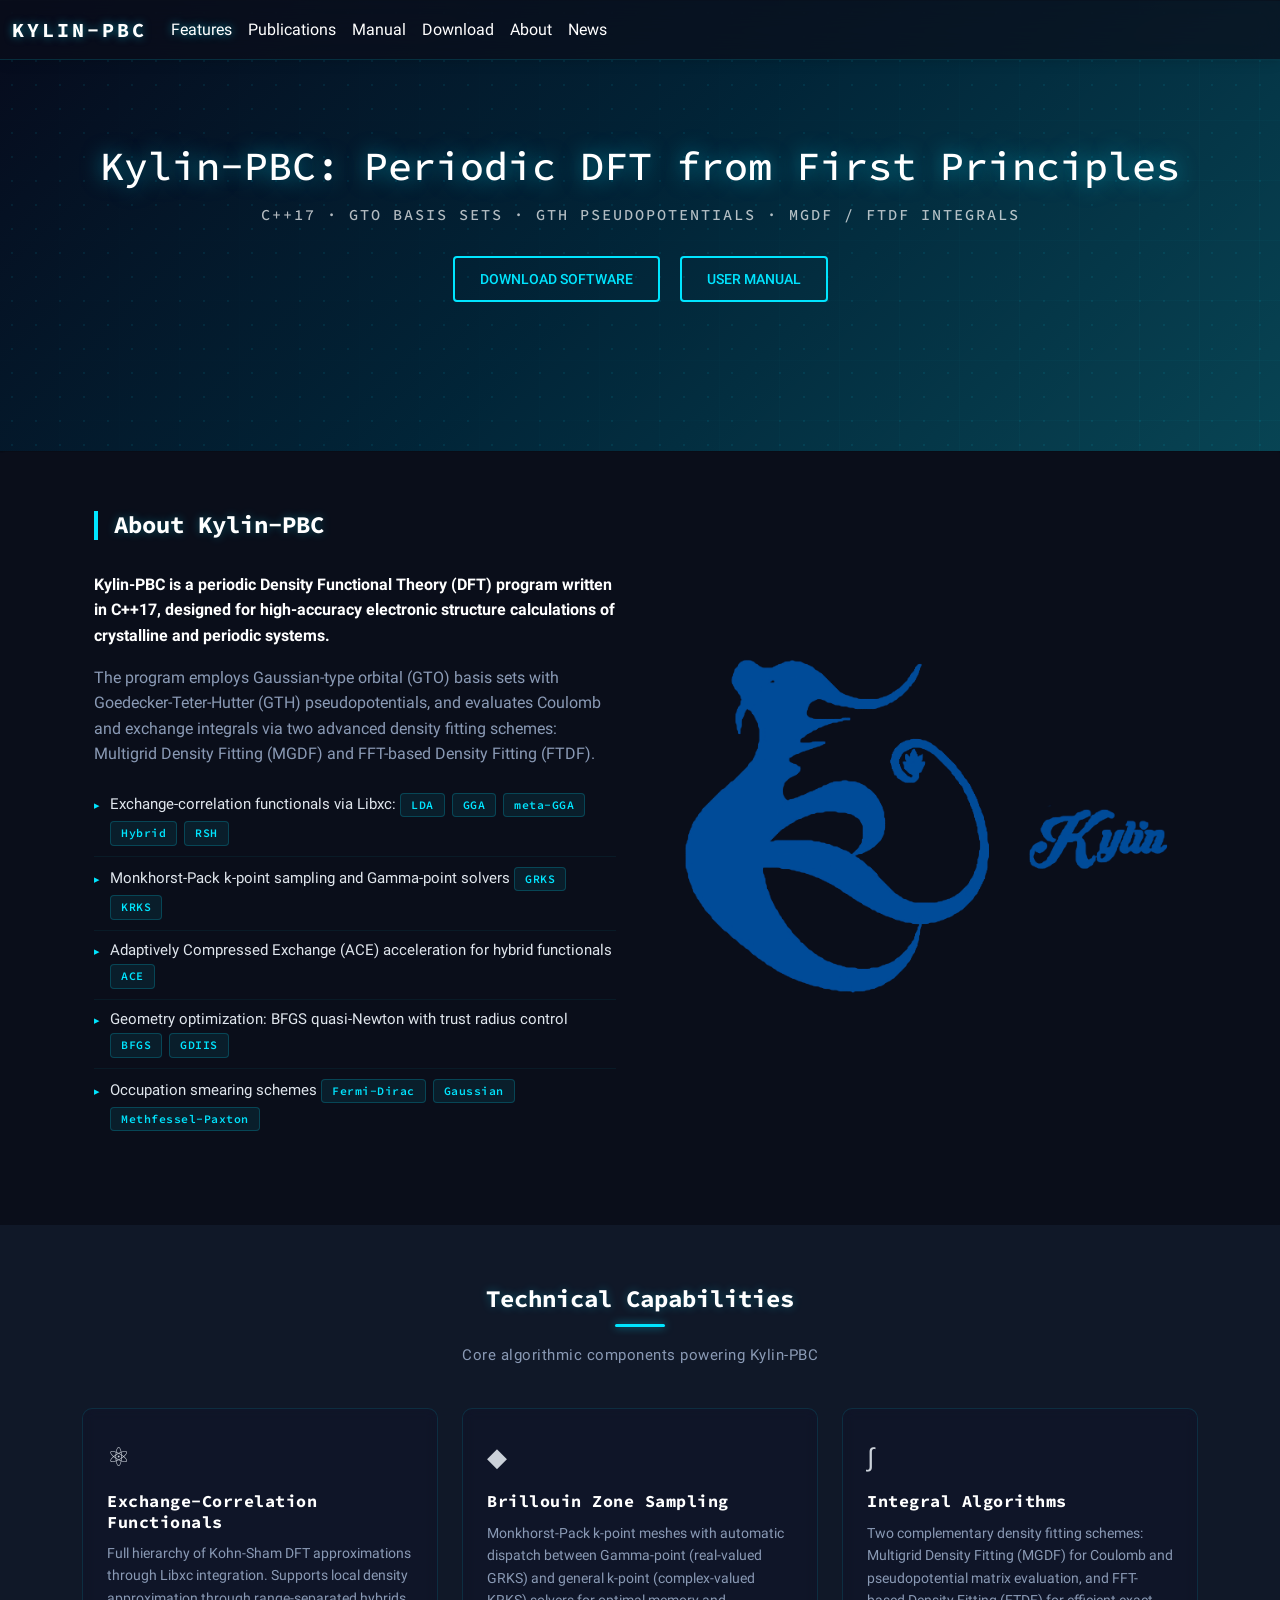
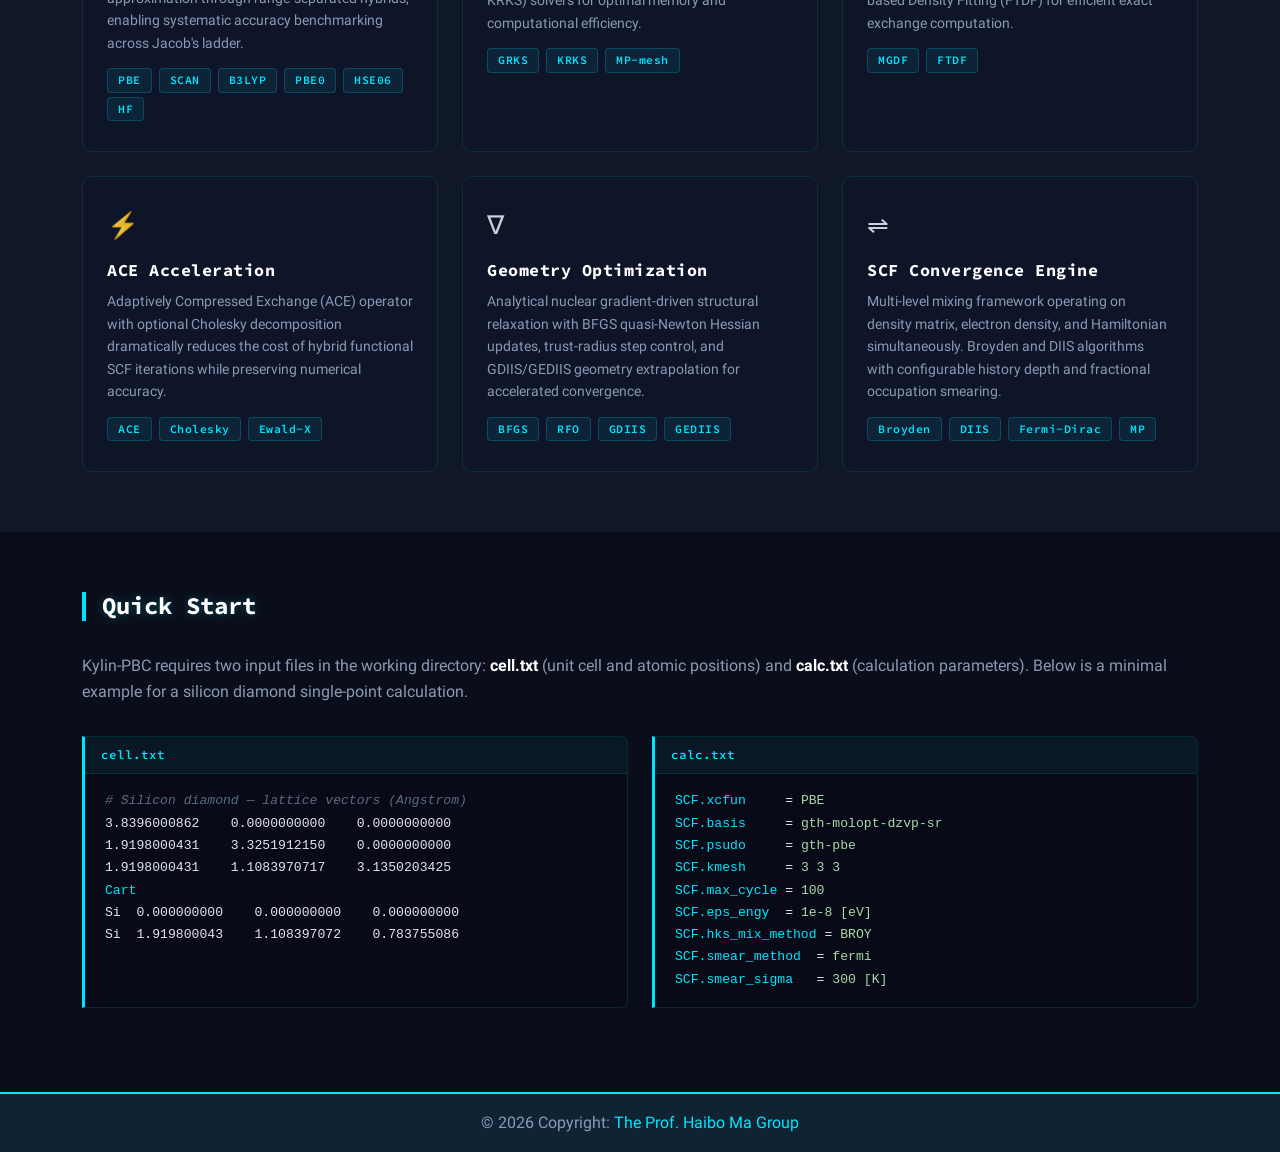
==== commit b8f3dc4e: "3.19" ====
--- a/index.html
+++ b/index.html
@@ -294,32 +294,13 @@
       </div>
     </section>
     <!--Section: Quick Start-->
-
-    <!--Section: Output Format-->
-    <section class="section-block section-alt">
-      <div class="container">
-        <h4 class="section-title">Structured Output</h4>
-        <p class="text-muted" style="margin-bottom: 2rem;">
-          Each SCF iteration produces machine-parseable tagged output lines for
-          electron count validation, energy decomposition, and convergence monitoring.
-        </p>
-        <div class="output-block">
-<span class="out-tag">[NELEC]</span> <span class="out-key">step</span> = <span class="out-val">12</span>  <span class="out-key">nelec</span> = <span class="out-val">8</span>  <span class="out-key">neInt</span> = <span class="out-val">7.99998</span>  <span class="out-key">dnelc</span> = <span class="out-val">-2.1e-05</span>
-<span class="out-tag">[ENERG]</span> <span class="out-key">step</span> = <span class="out-val">12</span>  <span class="out-key">eTotl</span> = <span class="out-val">-7.85623</span>  <span class="out-key">eCore</span> = <span class="out-val">3.21456</span>  <span class="out-key">eCoul</span> = <span class="out-val">-1.52341</span>  <span class="out-key">eExcl</span> = <span class="out-val">-2.34521</span>
-<span class="out-tag">[ERROR]</span> <span class="out-key">step</span> = <span class="out-val">12</span>  <span class="out-key">engy error</span> = <span class="out-val">3.2e-09</span>  <span class="out-key">grad error</span> = <span class="out-val">1.1e-06</span>  <span class="out-key">dmat error</span> = <span class="out-val">4.7e-05</span>
-
-SCF converged in 12 steps.
-        </div>
-      </div>
-    </section>
-    <!--Section: Output Format-->
   </main>
   <!--Main layout-->
 
   <!--Footer-->
   <footer class="text-lg-start">
     <div class="text-center p-3">
-      &copy; 2025 Copyright:
+      &copy; 2026 Copyright:
       <a href="https://quantum-chemistry-cn.com">The Prof. Haibo Ma Group</a>
     </div>
   </footer>
--- a/css/style.css
+++ b/css/style.css
@@ -20,6 +20,9 @@
 
 /* ===== Global ===== */
 body {
+  display: flex !important;
+  flex-direction: column !important;
+  min-height: 100vh !important;
   background-color: var(--sci-bg);
   color: var(--sci-text);
   background-image:
@@ -130,6 +133,11 @@
 .navbar .nav-link:hover,
 .navbar .nav-item.active .nav-link {
   text-shadow: 0 0 8px rgba(0, 229, 255, 0.6);
+}
+
+/* ===== Main content flex grow ===== */
+main {
+  flex: 1;
 }
 
 /* ===== Section layout ===== */
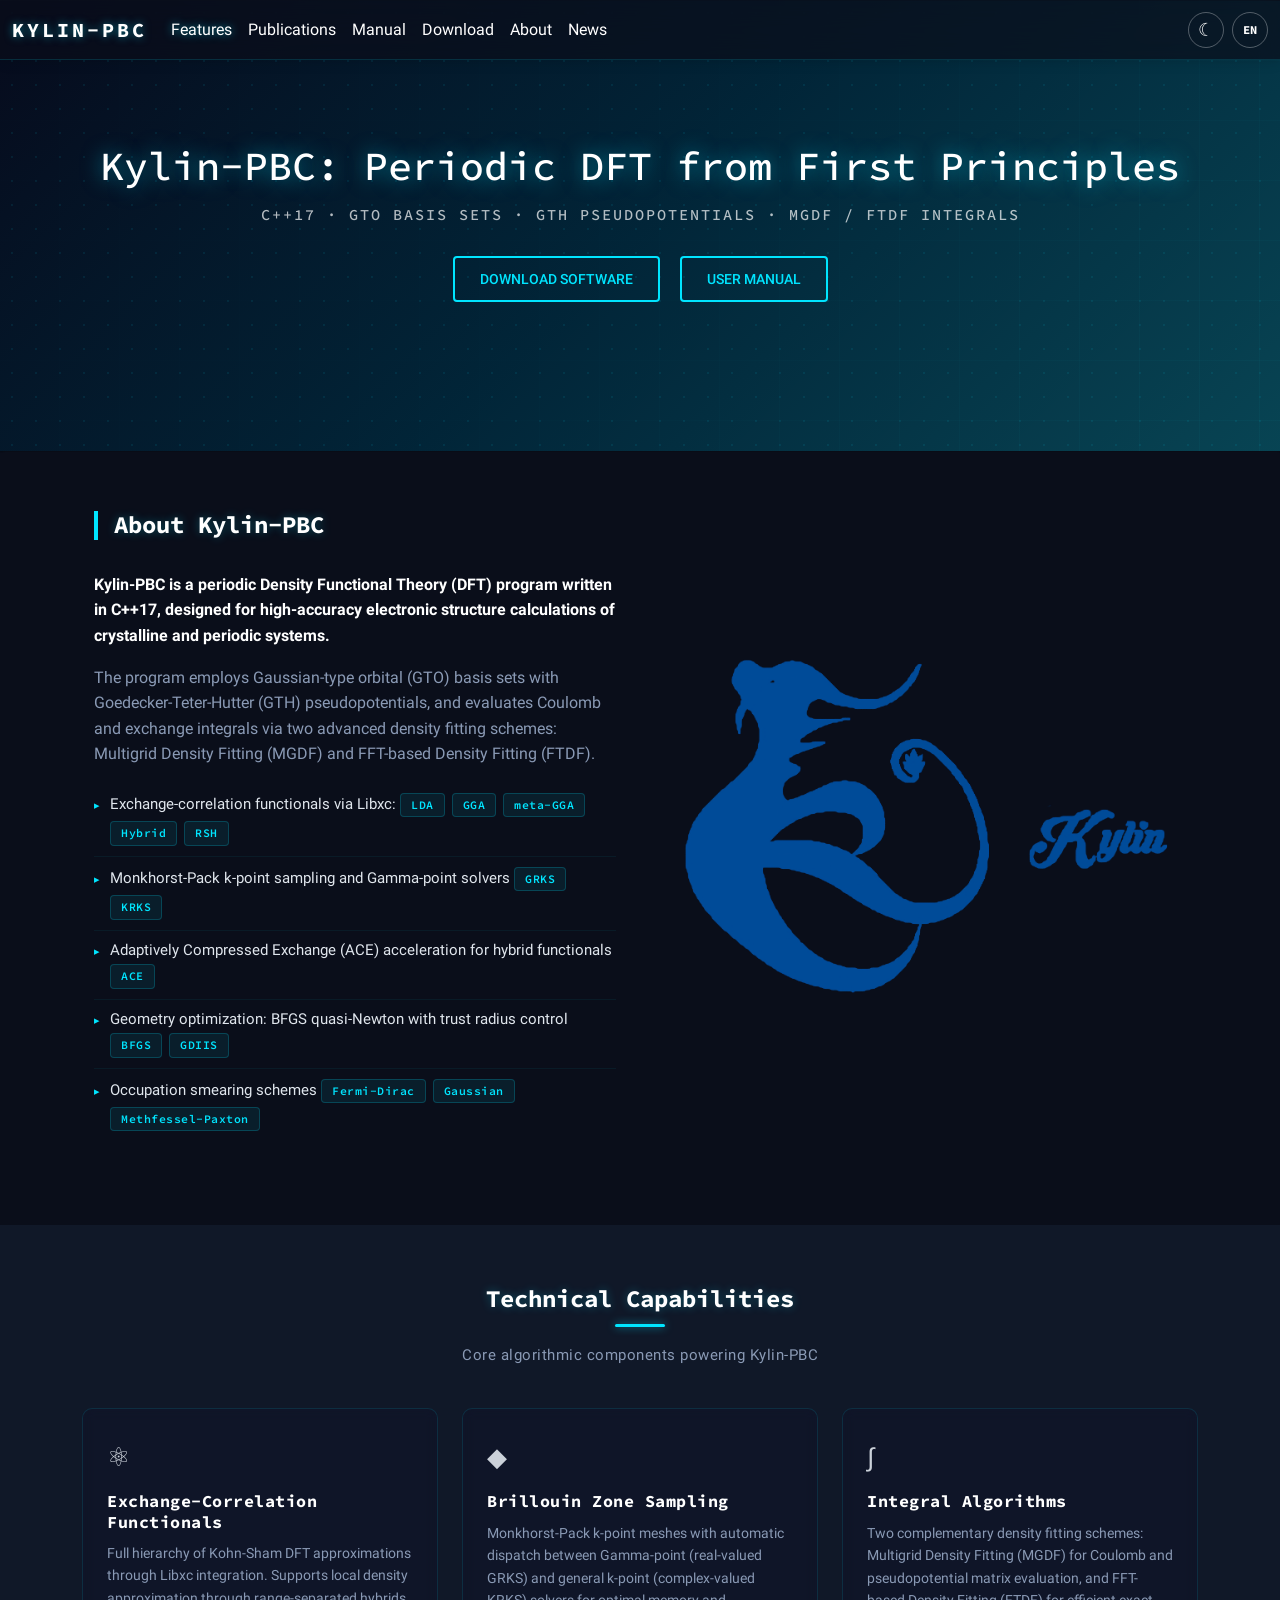
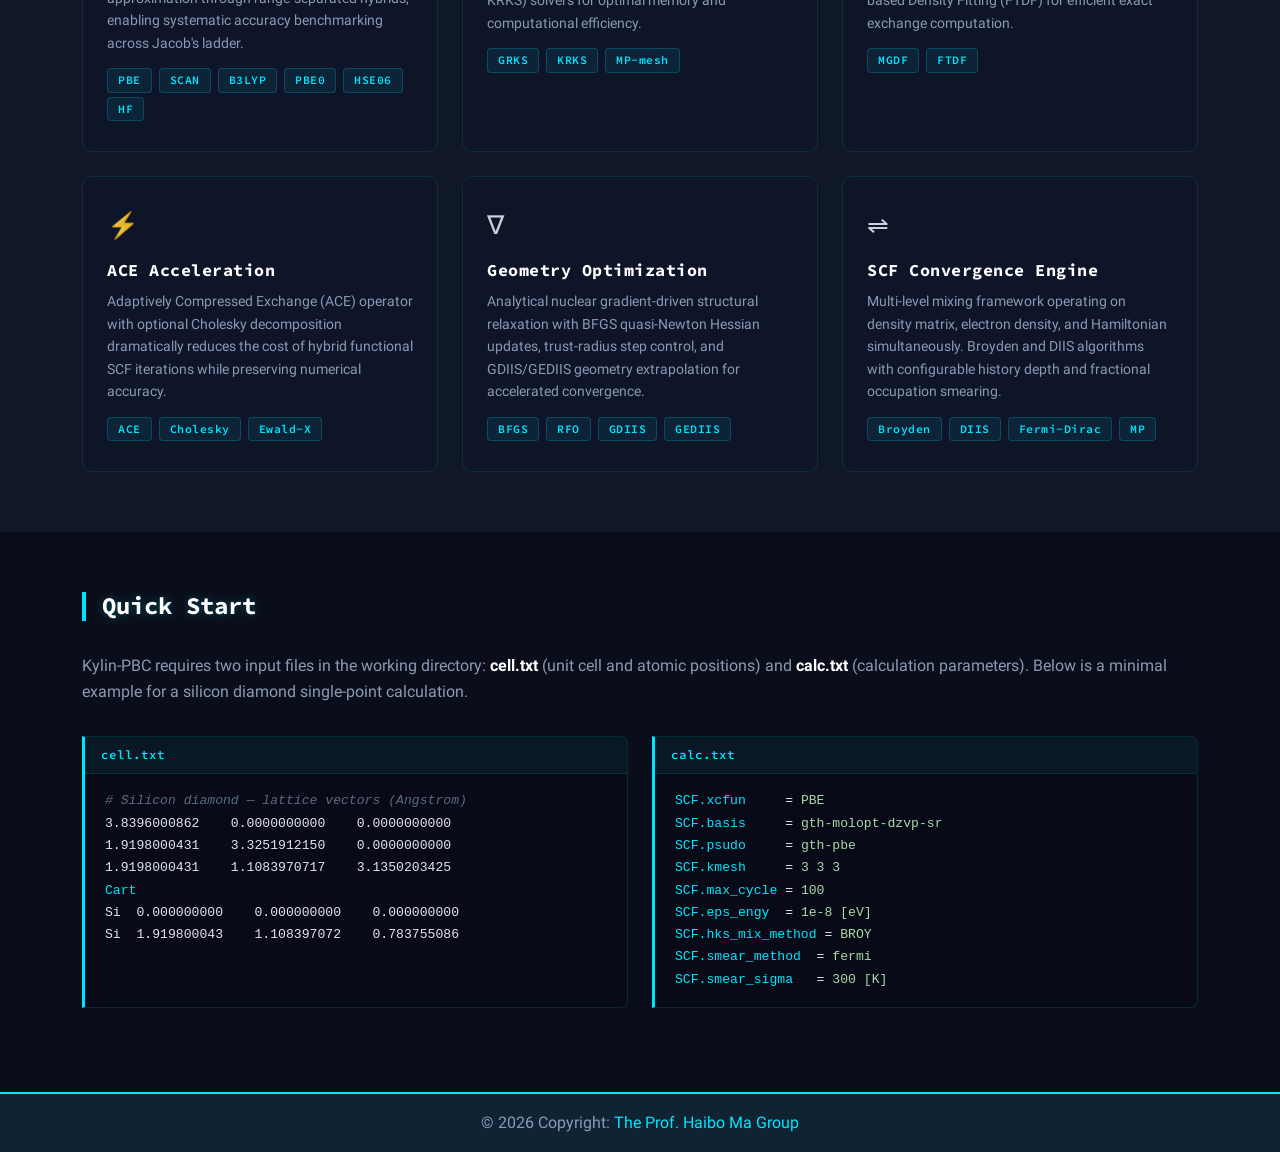
==== commit 9eed428c: "hello" ====
--- a/index.html
+++ b/index.html
@@ -12,6 +12,8 @@
   <link rel="stylesheet" href="css/mdb.min.css" />
   <!-- Custom styles -->
   <link rel="stylesheet" href="css/style.css" />
+  <!-- Theme switcher -->
+  <link rel="stylesheet" href="css/theme.css" />
 </head>
 
 <body>
@@ -26,14 +28,14 @@
       }
 
       .navbar .nav-link {
-        color: #fff !important;
+        color: var(--sci-heading) !important;
       }
     </style>
 
     <!-- Navbar -->
     <nav class="navbar navbar-expand-lg navbar-dark d-none d-lg-block" style="z-index: 2000;">
       <div class="container-fluid">
-        <a class="navbar-brand nav-link" target="_blank" href="https://kylin-qc.com">
+        <a class="navbar-brand nav-link" target="_blank" href="https://kylin-pbc.com">
           <strong>Kylin-PBC</strong>
         </a>
         <button class="navbar-toggler" type="button" data-mdb-toggle="collapse" data-mdb-target="#navbarExample01"
@@ -43,24 +45,26 @@
         <div class="collapse navbar-collapse" id="navbarExample01">
           <ul class="navbar-nav me-auto mb-2 mb-lg-0">
             <li class="nav-item active">
-              <a class="nav-link" aria-current="page" href="index.html">Features</a>
-            </li>
-            <li class="nav-item">
-              <a class="nav-link" href="publications.html" target="_self">Publications</a>
-            </li>
-            <li class="nav-item">
-              <a class="nav-link" href="files/KylinManual.pdf" target="_self">Manual</a>
-            </li>
-            <li class="nav-item">
-              <a class="nav-link" href="download.html" target="_self">Download</a>
-            </li>
-            <li class="nav-item">
-              <a class="nav-link" href="about.html" target="_self">About</a>
-            </li>
-            <li class="nav-item">
-              <a class="nav-link" href="news.html" target="_self">News</a>
+              <a class="nav-link" aria-current="page" href="index.html" data-i18n="nav.features">Features</a>
+            </li>
+            <li class="nav-item">
+              <a class="nav-link" href="publications.html" target="_self" data-i18n="nav.publications">Publications</a>
+            </li>
+            <li class="nav-item">
+              <a class="nav-link" href="files/KylinManual.pdf" target="_self" data-i18n="nav.manual">Manual</a>
+            </li>
+            <li class="nav-item">
+              <a class="nav-link" href="download.html" target="_self" data-i18n="nav.download">Download</a>
+            </li>
+            <li class="nav-item">
+              <a class="nav-link" href="about.html" target="_self" data-i18n="nav.about">About</a>
+            </li>
+            <li class="nav-item">
+              <a class="nav-link" href="news.html" target="_self" data-i18n="nav.news">News</a>
             </li>
           </ul>
+          <button id="theme-toggle" class="theme-toggle-btn" aria-label="Toggle theme">&#9790;</button>
+          <button id="lang-toggle" class="lang-toggle-btn" aria-label="Toggle language">EN</button>
         </div>
       </div>
     </nav>
@@ -71,11 +75,11 @@
       <div class="mask">
         <div class="container d-flex align-items-center justify-content-center text-center h-100">
           <div class="text-white">
-            <h1 class="mb-3">Kylin-PBC: Periodic DFT from First Principles</h1>
-            <h5 class="mb-4">C++17 &middot; GTO Basis Sets &middot; GTH Pseudopotentials &middot; MGDF / FTDF Integrals</h5>
+            <h1 class="mb-3" data-i18n="hero.title">Kylin-PBC: Periodic DFT from First Principles</h1>
+            <h5 class="mb-4" data-i18n="hero.subtitle">C++17 &middot; GTO Basis Sets &middot; GTH Pseudopotentials &middot; MGDF / FTDF Integrals</h5>
             <a class="btn btn-outline-light btn-lg m-2" href="download.html" role="button" rel="nofollow"
-              target="_self">Download Software</a>
-            <a class="btn btn-outline-light btn-lg m-2" href="files/KylinManual.pdf" target="_self" role="button">User Manual</a>
+              target="_self" data-i18n="hero.btn.download">Download Software</a>
+            <a class="btn btn-outline-light btn-lg m-2" href="files/KylinManual.pdf" target="_self" role="button" data-i18n="hero.btn.manual">User Manual</a>
           </div>
         </div>
       </div>
@@ -91,13 +95,13 @@
       <div class="container">
         <div class="row">
           <div class="col-md-6 gx-5 mb-4">
-            <h4 class="section-title">About Kylin-PBC</h4>
-            <p class="text-dark"><strong>
+            <h4 class="section-title" data-i18n="index.about.title">About Kylin-PBC</h4>
+            <p class="text-dark"><strong data-i18n="index.about.intro">
                 Kylin-PBC is a periodic Density Functional Theory (DFT) program written in C++17,
                 designed for high-accuracy electronic structure calculations of crystalline and
                 periodic systems.
               </strong></p>
-            <p class="text-muted">
+            <p class="text-muted" data-i18n="index.about.desc">
               The program employs Gaussian-type orbital (GTO) basis sets with
               Goedecker-Teter-Hutter (GTH) pseudopotentials, and evaluates Coulomb and
               exchange integrals via two advanced density fitting schemes:
@@ -105,7 +109,7 @@
             </p>
             <ul class="tech-list">
               <li>
-                <span>Exchange-correlation functionals via Libxc:
+                <span data-i18n-html="index.about.list1">Exchange-correlation functionals via Libxc:
                   <span class="feature-tag">LDA</span>
                   <span class="feature-tag">GGA</span>
                   <span class="feature-tag">meta-GGA</span>
@@ -114,24 +118,24 @@
                 </span>
               </li>
               <li>
-                <span>Monkhorst-Pack k-point sampling and Gamma-point solvers
+                <span data-i18n-html="index.about.list2">Monkhorst-Pack k-point sampling and Gamma-point solvers
                   <span class="feature-tag">GRKS</span>
                   <span class="feature-tag">KRKS</span>
                 </span>
               </li>
               <li>
-                <span>Adaptively Compressed Exchange (ACE) acceleration for hybrid functionals
+                <span data-i18n-html="index.about.list3">Adaptively Compressed Exchange (ACE) acceleration for hybrid functionals
                   <span class="feature-tag">ACE</span>
                 </span>
               </li>
               <li>
-                <span>Geometry optimization: BFGS quasi-Newton with trust radius control
+                <span data-i18n-html="index.about.list4">Geometry optimization: BFGS quasi-Newton with trust radius control
                   <span class="feature-tag">BFGS</span>
                   <span class="feature-tag">GDIIS</span>
                 </span>
               </li>
               <li>
-                <span>Occupation smearing schemes
+                <span data-i18n-html="index.about.list5">Occupation smearing schemes
                   <span class="feature-tag">Fermi-Dirac</span>
                   <span class="feature-tag">Gaussian</span>
                   <span class="feature-tag">Methfessel-Paxton</span>
@@ -155,14 +159,14 @@
     <!--Section: Technical Capabilities-->
     <section class="section-block section-alt text-center">
       <div class="container">
-        <h4 class="section-title-center">Technical Capabilities</h4>
-        <p class="section-subtitle">Core algorithmic components powering Kylin-PBC</p>
+        <h4 class="section-title-center" data-i18n="index.tech.title">Technical Capabilities</h4>
+        <p class="section-subtitle" data-i18n="index.tech.subtitle">Core algorithmic components powering Kylin-PBC</p>
         <div class="feature-grid">
 
           <div class="feature-card text-start">
             <span class="feature-card-icon">&#9883;</span>
-            <h5>Exchange-Correlation Functionals</h5>
-            <p>
+            <h5 data-i18n="index.tech.xc.title">Exchange-Correlation Functionals</h5>
+            <p data-i18n="index.tech.xc.desc">
               Full hierarchy of Kohn-Sham DFT approximations through Libxc integration.
               Supports local density approximation through range-separated hybrids,
               enabling systematic accuracy benchmarking across Jacob's ladder.
@@ -179,8 +183,8 @@
 
           <div class="feature-card text-start">
             <span class="feature-card-icon">&#9670;</span>
-            <h5>Brillouin Zone Sampling</h5>
-            <p>
+            <h5 data-i18n="index.tech.bz.title">Brillouin Zone Sampling</h5>
+            <p data-i18n="index.tech.bz.desc">
               Monkhorst-Pack k-point meshes with automatic dispatch between Gamma-point
               (real-valued GRKS) and general k-point (complex-valued KRKS) solvers
               for optimal memory and computational efficiency.
@@ -194,8 +198,8 @@
 
           <div class="feature-card text-start">
             <span class="feature-card-icon">&#8747;</span>
-            <h5>Integral Algorithms</h5>
-            <p>
+            <h5 data-i18n="index.tech.int.title">Integral Algorithms</h5>
+            <p data-i18n="index.tech.int.desc">
               Two complementary density fitting schemes: Multigrid Density Fitting (MGDF)
               for Coulomb and pseudopotential matrix evaluation, and FFT-based Density
               Fitting (FTDF) for efficient exact exchange computation.
@@ -208,8 +212,8 @@
 
           <div class="feature-card text-start">
             <span class="feature-card-icon">&#9889;</span>
-            <h5>ACE Acceleration</h5>
-            <p>
+            <h5 data-i18n="index.tech.ace.title">ACE Acceleration</h5>
+            <p data-i18n="index.tech.ace.desc">
               Adaptively Compressed Exchange (ACE) operator with optional Cholesky
               decomposition dramatically reduces the cost of hybrid functional SCF
               iterations while preserving numerical accuracy.
@@ -223,8 +227,8 @@
 
           <div class="feature-card text-start">
             <span class="feature-card-icon">&#8711;</span>
-            <h5>Geometry Optimization</h5>
-            <p>
+            <h5 data-i18n="index.tech.geo.title">Geometry Optimization</h5>
+            <p data-i18n="index.tech.geo.desc">
               Analytical nuclear gradient-driven structural relaxation with BFGS
               quasi-Newton Hessian updates, trust-radius step control, and
               GDIIS/GEDIIS geometry extrapolation for accelerated convergence.
@@ -239,8 +243,8 @@
 
           <div class="feature-card text-start">
             <span class="feature-card-icon">&#8652;</span>
-            <h5>SCF Convergence Engine</h5>
-            <p>
+            <h5 data-i18n="index.tech.scf.title">SCF Convergence Engine</h5>
+            <p data-i18n="index.tech.scf.desc">
               Multi-level mixing framework operating on density matrix, electron density,
               and Hamiltonian simultaneously. Broyden and DIIS algorithms with configurable
               history depth and fractional occupation smearing.
@@ -261,8 +265,8 @@
     <!--Section: Quick Start-->
     <section class="section-block">
       <div class="container">
-        <h4 class="section-title">Quick Start</h4>
-        <p class="text-muted" style="margin-bottom: 2rem;">
+        <h4 class="section-title" data-i18n="index.qs.title">Quick Start</h4>
+        <p class="text-muted" style="margin-bottom: 2rem;" data-i18n-html="index.qs.desc">
           Kylin-PBC requires two input files in the working directory: <strong>cell.txt</strong>
           (unit cell and atomic positions) and <strong>calc.txt</strong> (calculation parameters).
           Below is a minimal example for a silicon diamond single-point calculation.
@@ -299,7 +303,7 @@
 
   <!--Footer-->
   <footer class="text-lg-start">
-    <div class="text-center p-3">
+    <div class="text-center p-3" data-i18n-html="footer.copyright">
       &copy; 2026 Copyright:
       <a href="https://quantum-chemistry-cn.com">The Prof. Haibo Ma Group</a>
     </div>
@@ -309,6 +313,10 @@
   <script type="text/javascript" src="js/mdb.min.js"></script>
   <!-- Custom scripts -->
   <script type="text/javascript" src="js/script.js"></script>
+  <!-- Theme switcher -->
+  <script type="text/javascript" src="js/theme.js"></script>
+  <!-- Language switcher -->
+  <script type="text/javascript" src="js/i18n.js"></script>
 </body>
 
 </html>
--- a/css/style.css
+++ b/css/style.css
@@ -1,22 +1,5 @@
-/* Kylin Website - Dark Sci-Fi Theme */
+/* Kylin Website - Sci-Fi Theme (dark/light via theme.css) */
 @import url('https://fonts.googleapis.com/css2?family=Source+Code+Pro:wght@400;600;700&display=swap');
-
-:root {
-  --mdb-primary: #00e5ff;
-  --mdb-primary-rgb: 0, 229, 255;
-  --mdb-body-bg: #0a0e1a;
-  --mdb-body-color: #e0e6ed;
-  --mdb-body-bg-rgb: 10, 14, 26;
-  --mdb-body-color-rgb: 224, 230, 237;
-  --sci-bg: #0a0e1a;
-  --sci-bg-light: #101828;
-  --sci-accent: #00e5ff;
-  --sci-accent-rgb: 0, 229, 255;
-  --sci-glass: rgba(15, 20, 40, 0.75);
-  --sci-glass-border: rgba(0, 229, 255, 0.12);
-  --sci-text: #e0e6ed;
-  --sci-text-muted: #8a9ab5;
-}
 
 /* ===== Global ===== */
 body {
@@ -26,8 +9,8 @@
   background-color: var(--sci-bg);
   color: var(--sci-text);
   background-image:
-    repeating-linear-gradient(0deg, transparent, transparent 59px, rgba(0, 229, 255, 0.03) 59px, rgba(0, 229, 255, 0.03) 60px),
-    repeating-linear-gradient(90deg, transparent, transparent 59px, rgba(0, 229, 255, 0.03) 59px, rgba(0, 229, 255, 0.03) 60px);
+    repeating-linear-gradient(0deg, transparent, transparent 59px, var(--sci-grid-line) 59px, var(--sci-grid-line) 60px),
+    repeating-linear-gradient(90deg, transparent, transparent 59px, var(--sci-grid-line) 59px, var(--sci-grid-line) 60px);
   background-size: 60px 60px;
 }
 
@@ -40,8 +23,8 @@
 }
 
 a:hover {
-  color: #62f0ff;
-  text-shadow: 0 0 6px rgba(0, 229, 255, 0.4);
+  color: var(--sci-accent);
+  text-shadow: 0 0 6px rgba(var(--sci-accent-rgb), 0.4);
 }
 
 h1, h2, h3, h4, h5, h6,
@@ -56,12 +39,7 @@
 
 #intro .mask {
   position: relative;
-  background: linear-gradient(
-    135deg,
-    rgba(6, 10, 28, 0.92),
-    rgba(0, 40, 60, 0.88) 50%,
-    rgba(0, 229, 255, 0.25) 100%
-  ) !important;
+  background: var(--sci-hero-mask) !important;
 }
 
 #intro .mask::before {
@@ -69,7 +47,7 @@
   position: absolute;
   inset: 0;
   background-image:
-    radial-gradient(circle, rgba(0, 229, 255, 0.08) 1px, transparent 1px);
+    radial-gradient(circle, rgba(var(--sci-accent-rgb), 0.08) 1px, transparent 1px);
   background-size: 24px 24px;
   pointer-events: none;
   animation: grid-drift 20s linear infinite;
@@ -81,7 +59,7 @@
 }
 
 #intro h1 {
-  text-shadow: 0 0 20px rgba(0, 229, 255, 0.5);
+  text-shadow: 0 0 20px rgba(var(--sci-accent-rgb), 0.5);
 }
 
 #intro h5 {
@@ -101,29 +79,29 @@
 .btn-outline-light:hover {
   background-color: var(--sci-accent);
   color: var(--sci-bg);
-  box-shadow: 0 0 18px rgba(0, 229, 255, 0.45);
+  box-shadow: 0 0 18px rgba(var(--sci-accent-rgb), 0.45);
 }
 
 .btn-primary,
 .bg-primary,
 .text-primary,
 a.text-primary:hover {
-  --mdb-btn-bg: #00e5ff;
-  --mdb-btn-color: #0a0e1a;
+  --mdb-btn-bg: var(--sci-accent);
+  --mdb-btn-color: var(--sci-bg);
 }
 
 /* ===== Navbar ===== */
 .navbar.navbar-dark {
-  background: rgba(10, 14, 26, 0.7) !important;
+  background: var(--sci-navbar-bg) !important;
   backdrop-filter: blur(14px);
   -webkit-backdrop-filter: blur(14px);
-  border-bottom: 1px solid rgba(0, 229, 255, 0.15);
+  border-bottom: 1px solid var(--sci-navbar-border);
 }
 
 .navbar-brand strong {
   letter-spacing: 3px;
   text-transform: uppercase;
-  text-shadow: 0 0 8px rgba(0, 229, 255, 0.5);
+  text-shadow: 0 0 8px rgba(var(--sci-accent-rgb), 0.5);
 }
 
 .navbar .nav-link {
@@ -132,7 +110,7 @@
 
 .navbar .nav-link:hover,
 .navbar .nav-item.active .nav-link {
-  text-shadow: 0 0 8px rgba(0, 229, 255, 0.6);
+  text-shadow: 0 0 8px rgba(var(--sci-accent-rgb), 0.6);
 }
 
 /* ===== Main content flex grow ===== */
@@ -157,8 +135,8 @@
   padding-left: 16px;
   border-left: 4px solid var(--sci-accent);
   margin-bottom: 2rem;
-  color: #fff;
-  text-shadow: 0 0 10px rgba(0, 229, 255, 0.3);
+  color: var(--sci-heading);
+  text-shadow: 0 0 10px rgba(var(--sci-accent-rgb), 0.3);
 }
 
 .section-title-center {
@@ -167,8 +145,8 @@
   margin-bottom: 2.5rem;
   position: relative;
   display: inline-block;
-  color: #fff;
-  text-shadow: 0 0 10px rgba(0, 229, 255, 0.3);
+  color: var(--sci-heading);
+  text-shadow: 0 0 10px rgba(var(--sci-accent-rgb), 0.3);
 }
 
 .section-title-center::after {
@@ -179,13 +157,13 @@
   background: var(--sci-accent);
   margin: 10px auto 0;
   border-radius: 2px;
-  box-shadow: 0 0 8px rgba(0, 229, 255, 0.6);
+  box-shadow: 0 0 8px rgba(var(--sci-accent-rgb), 0.6);
   animation: glow-pulse 2.5s ease-in-out infinite;
 }
 
 @keyframes glow-pulse {
-  0%, 100% { box-shadow: 0 0 6px rgba(0, 229, 255, 0.4); }
-  50%      { box-shadow: 0 0 16px rgba(0, 229, 255, 0.8); }
+  0%, 100% { box-shadow: 0 0 6px rgba(var(--sci-accent-rgb), 0.4); }
+  50%      { box-shadow: 0 0 16px rgba(var(--sci-accent-rgb), 0.8); }
 }
 
 /* ===== Cards ===== */
@@ -194,14 +172,14 @@
   border-radius: 12px;
   background: var(--sci-glass);
   backdrop-filter: blur(6px);
-  box-shadow: 0 4px 16px rgba(0, 229, 255, 0.06);
+  box-shadow: 0 4px 16px rgba(var(--sci-accent-rgb), 0.06);
   transition: transform 0.3s ease, box-shadow 0.3s ease, border-color 0.3s ease;
 }
 
 .card:hover {
   transform: translateY(-6px);
-  border-color: rgba(0, 229, 255, 0.35);
-  box-shadow: 0 0 24px rgba(0, 229, 255, 0.2), 0 8px 32px rgba(0, 0, 0, 0.4);
+  border-color: rgba(var(--sci-accent-rgb), 0.35);
+  box-shadow: 0 0 24px rgba(var(--sci-accent-rgb), 0.2), 0 8px 32px var(--sci-card-shadow);
 }
 
 .card-body {
@@ -209,7 +187,7 @@
 }
 
 .card-title {
-  color: #fff;
+  color: var(--sci-heading);
 }
 
 .card-text {
@@ -221,7 +199,7 @@
   border-left: 3px solid var(--sci-accent);
   padding: 20px 24px;
   margin-bottom: 28px;
-  background: rgba(0, 229, 255, 0.03);
+  background: rgba(var(--sci-accent-rgb), 0.03);
   border-radius: 0 8px 8px 0;
   backdrop-filter: blur(4px);
 }
@@ -230,7 +208,7 @@
   font-weight: 700;
   color: var(--sci-accent);
   margin-bottom: 12px;
-  text-shadow: 0 0 8px rgba(0, 229, 255, 0.3);
+  text-shadow: 0 0 8px rgba(var(--sci-accent-rgb), 0.3);
 }
 
 .year-block ul {
@@ -243,43 +221,43 @@
   border: 1px solid var(--sci-glass-border);
   border-radius: 12px;
   padding: 36px;
-  box-shadow: 0 4px 16px rgba(0, 0, 0, 0.3);
+  box-shadow: 0 4px 16px var(--sci-card-shadow);
   margin-bottom: 28px;
   backdrop-filter: blur(6px);
 }
 
 .content-card-highlight {
-  background: linear-gradient(135deg, rgba(0, 229, 255, 0.06), rgba(0, 100, 140, 0.1));
-  border: 1px solid rgba(0, 229, 255, 0.2);
+  background: var(--sci-highlight-bg);
+  border: 1px solid var(--sci-highlight-border);
   border-radius: 12px;
   padding: 36px;
-  box-shadow: 0 0 20px rgba(0, 229, 255, 0.08), 0 4px 16px rgba(0, 0, 0, 0.3);
+  box-shadow: 0 0 20px rgba(var(--sci-accent-rgb), 0.08), 0 4px 16px var(--sci-card-shadow);
   margin-bottom: 28px;
   backdrop-filter: blur(6px);
 }
 
 /* ===== Footer ===== */
 footer {
-  background-color: var(--sci-bg-light) !important;
+  background-color: var(--sci-footer-bg) !important;
   border-top: 2px solid var(--sci-accent);
   color: var(--sci-text-muted);
 }
 
 footer .text-center.p-3 {
-  background-color: rgba(0, 229, 255, 0.05) !important;
+  background-color: rgba(var(--sci-accent-rgb), 0.05) !important;
 }
 
 footer a {
   color: var(--sci-accent) !important;
 }
 
-/* ===== Overrides for MDB text utilities on dark bg ===== */
+/* ===== Overrides for MDB text utilities ===== */
 .text-dark {
   color: var(--sci-text) !important;
 }
 
 strong {
-  color: #fff;
+  color: var(--sci-heading);
 }
 
 .bg-light {
@@ -296,12 +274,12 @@
 }
 
 ::-webkit-scrollbar-thumb {
-  background: rgba(0, 229, 255, 0.2);
+  background: var(--sci-scrollbar-thumb);
   border-radius: 4px;
 }
 
 ::-webkit-scrollbar-thumb:hover {
-  background: rgba(0, 229, 255, 0.4);
+  background: var(--sci-scrollbar-hover);
 }
 
 /* ===== Feature grid (6-card layout) ===== */
@@ -344,8 +322,8 @@
 
 .feature-card:hover {
   transform: translateY(-4px);
-  border-color: rgba(0, 229, 255, 0.3);
-  box-shadow: 0 0 20px rgba(0, 229, 255, 0.15), 0 8px 28px rgba(0, 0, 0, 0.35);
+  border-color: rgba(var(--sci-accent-rgb), 0.3);
+  box-shadow: 0 0 20px rgba(var(--sci-accent-rgb), 0.15), 0 8px 28px var(--sci-card-shadow);
 }
 
 .feature-card:hover::before {
@@ -362,7 +340,7 @@
 .feature-card h5 {
   font-size: 1.05rem;
   font-weight: 700;
-  color: #fff;
+  color: var(--sci-heading);
   margin-bottom: 10px;
   letter-spacing: 0.5px;
 }
@@ -382,8 +360,8 @@
   font-family: 'Source Code Pro', monospace;
   font-weight: 600;
   color: var(--sci-accent);
-  background: rgba(0, 229, 255, 0.08);
-  border: 1px solid rgba(0, 229, 255, 0.2);
+  background: rgba(var(--sci-accent-rgb), 0.08);
+  border: 1px solid rgba(var(--sci-accent-rgb), 0.2);
   border-radius: 4px;
   margin: 2px 3px 2px 0;
   letter-spacing: 0.5px;
@@ -392,8 +370,8 @@
 
 /* ===== Code panel ===== */
 .code-panel {
-  background: rgba(8, 12, 24, 0.9);
-  border: 1px solid rgba(0, 229, 255, 0.15);
+  background: var(--sci-code-bg);
+  border: 1px solid var(--sci-code-border);
   border-left: 3px solid var(--sci-accent);
   border-radius: 0 8px 8px 0;
   padding: 0;
@@ -408,8 +386,8 @@
   font-size: 0.78rem;
   font-weight: 600;
   color: var(--sci-accent);
-  background: rgba(0, 229, 255, 0.06);
-  border-bottom: 1px solid rgba(0, 229, 255, 0.1);
+  background: rgba(var(--sci-accent-rgb), 0.06);
+  border-bottom: 1px solid rgba(var(--sci-accent-rgb), 0.1);
   letter-spacing: 1px;
   text-transform: none;
   font-family: 'Source Code Pro', monospace;
@@ -441,8 +419,8 @@
 
 /* ===== Output format block ===== */
 .output-block {
-  background: rgba(8, 12, 24, 0.85);
-  border: 1px solid rgba(0, 229, 255, 0.12);
+  background: var(--sci-code-bg);
+  border: 1px solid rgba(var(--sci-accent-rgb), 0.12);
   border-radius: 8px;
   padding: 20px 24px;
   font-family: 'Source Code Pro', monospace;
@@ -483,7 +461,7 @@
 
 .tech-list li {
   padding: 8px 0;
-  border-bottom: 1px solid rgba(0, 229, 255, 0.06);
+  border-bottom: 1px solid rgba(var(--sci-accent-rgb), 0.06);
   color: var(--sci-text);
   font-size: 0.92rem;
   display: flex;
--- a/css/theme.css
+++ b/css/theme.css
@@ -0,0 +1,160 @@
+/* === Theme Variables === */
+
+:root,
+[data-theme="dark"] {
+  --sci-bg: #0a0e1a;
+  --sci-bg-light: #101828;
+  --sci-accent: #00e5ff;
+  --sci-accent-rgb: 0, 229, 255;
+  --sci-glass: rgba(15, 20, 40, 0.75);
+  --sci-glass-border: rgba(0, 229, 255, 0.12);
+  --sci-text: #e0e6ed;
+  --sci-text-muted: #8a9ab5;
+  --sci-heading: #ffffff;
+  --sci-hero-mask: linear-gradient(
+    135deg,
+    rgba(6, 10, 28, 0.92),
+    rgba(0, 40, 60, 0.88) 50%,
+    rgba(0, 229, 255, 0.25) 100%
+  );
+  --sci-navbar-bg: rgba(10, 14, 26, 0.7);
+  --sci-navbar-border: rgba(0, 229, 255, 0.15);
+  --sci-footer-bg: #101828;
+  --sci-grid-line: rgba(0, 229, 255, 0.03);
+  --sci-card-shadow: rgba(0, 0, 0, 0.3);
+  --sci-highlight-bg: linear-gradient(135deg, rgba(0, 229, 255, 0.06), rgba(0, 100, 140, 0.1));
+  --sci-highlight-border: rgba(0, 229, 255, 0.2);
+  --sci-code-bg: rgba(8, 12, 24, 0.9);
+  --sci-code-border: rgba(0, 229, 255, 0.15);
+  --sci-scrollbar-thumb: rgba(0, 229, 255, 0.2);
+  --sci-scrollbar-hover: rgba(0, 229, 255, 0.4);
+}
+
+[data-theme="light"] {
+  --sci-bg: #F4F7FA;
+  --sci-bg-light: #E8EDF2;
+  --sci-accent: #0891B2;
+  --sci-accent-rgb: 8, 145, 178;
+  --sci-glass: rgba(255, 255, 255, 0.85);
+  --sci-glass-border: rgba(8, 145, 178, 0.15);
+  --sci-text: #334155;
+  --sci-text-muted: #64748B;
+  --sci-heading: #0F172A;
+  --sci-hero-mask: linear-gradient(
+    135deg,
+    rgba(15, 23, 42, 0.88),
+    rgba(8, 145, 178, 0.75) 50%,
+    rgba(8, 145, 178, 0.35) 100%
+  );
+  --sci-navbar-bg: rgba(255, 255, 255, 0.85);
+  --sci-navbar-border: rgba(8, 145, 178, 0.18);
+  --sci-footer-bg: #E8EDF2;
+  --sci-grid-line: rgba(8, 145, 178, 0.04);
+  --sci-card-shadow: rgba(0, 0, 0, 0.08);
+  --sci-highlight-bg: linear-gradient(135deg, rgba(8, 145, 178, 0.06), rgba(8, 145, 178, 0.1));
+  --sci-highlight-border: rgba(8, 145, 178, 0.25);
+  --sci-code-bg: rgba(15, 23, 42, 0.06);
+  --sci-code-border: rgba(8, 145, 178, 0.15);
+  --sci-scrollbar-thumb: rgba(8, 145, 178, 0.25);
+  --sci-scrollbar-hover: rgba(8, 145, 178, 0.45);
+}
+
+/* === Smooth transition === */
+html {
+  transition: background-color 0.3s ease, color 0.3s ease;
+}
+
+/* === Light-mode navbar text fix === */
+[data-theme="light"] .navbar .nav-link {
+  color: #334155 !important;
+}
+
+[data-theme="light"] .navbar-brand strong {
+  color: #0891B2 !important;
+  text-shadow: none;
+}
+
+[data-theme="light"] .navbar .nav-link:hover,
+[data-theme="light"] .navbar .nav-item.active .nav-link {
+  color: #0891B2 !important;
+  text-shadow: none;
+}
+
+/* === Light-mode hero text remains white (over gradient) === */
+[data-theme="light"] #intro h1 {
+  text-shadow: 0 2px 12px rgba(0, 0, 0, 0.3);
+}
+
+[data-theme="light"] #intro h5 {
+  color: rgba(255, 255, 255, 0.85);
+}
+
+/* === Theme toggle button === */
+.theme-toggle-btn {
+  background: transparent;
+  border: 1px solid rgba(255, 255, 255, 0.3);
+  color: #fff;
+  border-radius: 50%;
+  width: 36px;
+  height: 36px;
+  cursor: pointer;
+  display: flex;
+  align-items: center;
+  justify-content: center;
+  transition: all 0.3s ease;
+  font-size: 1.1rem;
+  margin-left: 12px;
+  flex-shrink: 0;
+}
+
+.theme-toggle-btn:hover {
+  border-color: var(--sci-accent);
+  color: var(--sci-accent);
+  box-shadow: 0 0 10px rgba(var(--sci-accent-rgb), 0.3);
+}
+
+[data-theme="light"] .theme-toggle-btn {
+  border-color: rgba(8, 145, 178, 0.3);
+  color: #334155;
+}
+
+[data-theme="light"] .theme-toggle-btn:hover {
+  border-color: #0891B2;
+  color: #0891B2;
+}
+
+/* === Language toggle button === */
+.lang-toggle-btn {
+  background: transparent;
+  border: 1px solid rgba(255, 255, 255, 0.3);
+  color: #fff;
+  border-radius: 50%;
+  width: 36px;
+  height: 36px;
+  cursor: pointer;
+  display: flex;
+  align-items: center;
+  justify-content: center;
+  transition: all 0.3s ease;
+  font-family: 'Source Code Pro', monospace;
+  font-size: 0.75rem;
+  font-weight: 700;
+  margin-left: 8px;
+  flex-shrink: 0;
+}
+
+.lang-toggle-btn:hover {
+  border-color: var(--sci-accent);
+  color: var(--sci-accent);
+  box-shadow: 0 0 10px rgba(var(--sci-accent-rgb), 0.3);
+}
+
+[data-theme="light"] .lang-toggle-btn {
+  border-color: rgba(8, 145, 178, 0.3);
+  color: #334155;
+}
+
+[data-theme="light"] .lang-toggle-btn:hover {
+  border-color: #0891B2;
+  color: #0891B2;
+}
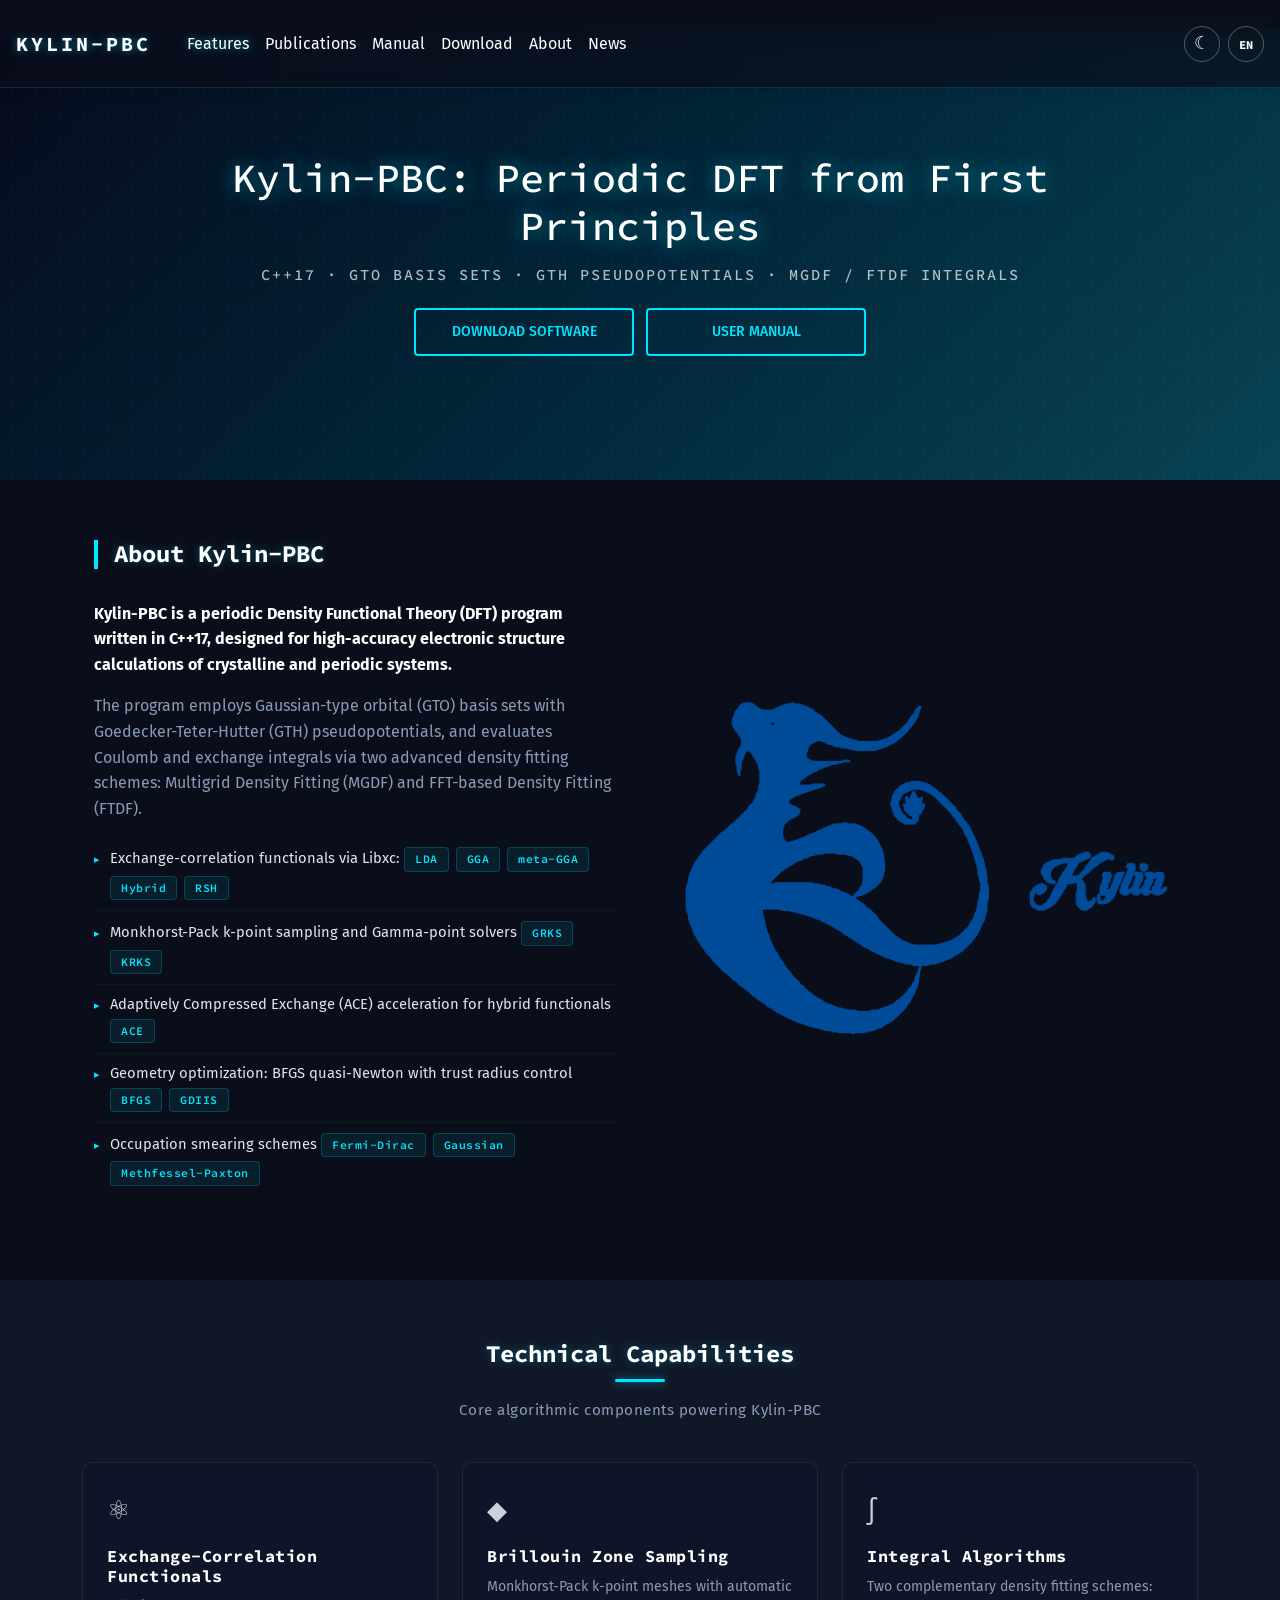
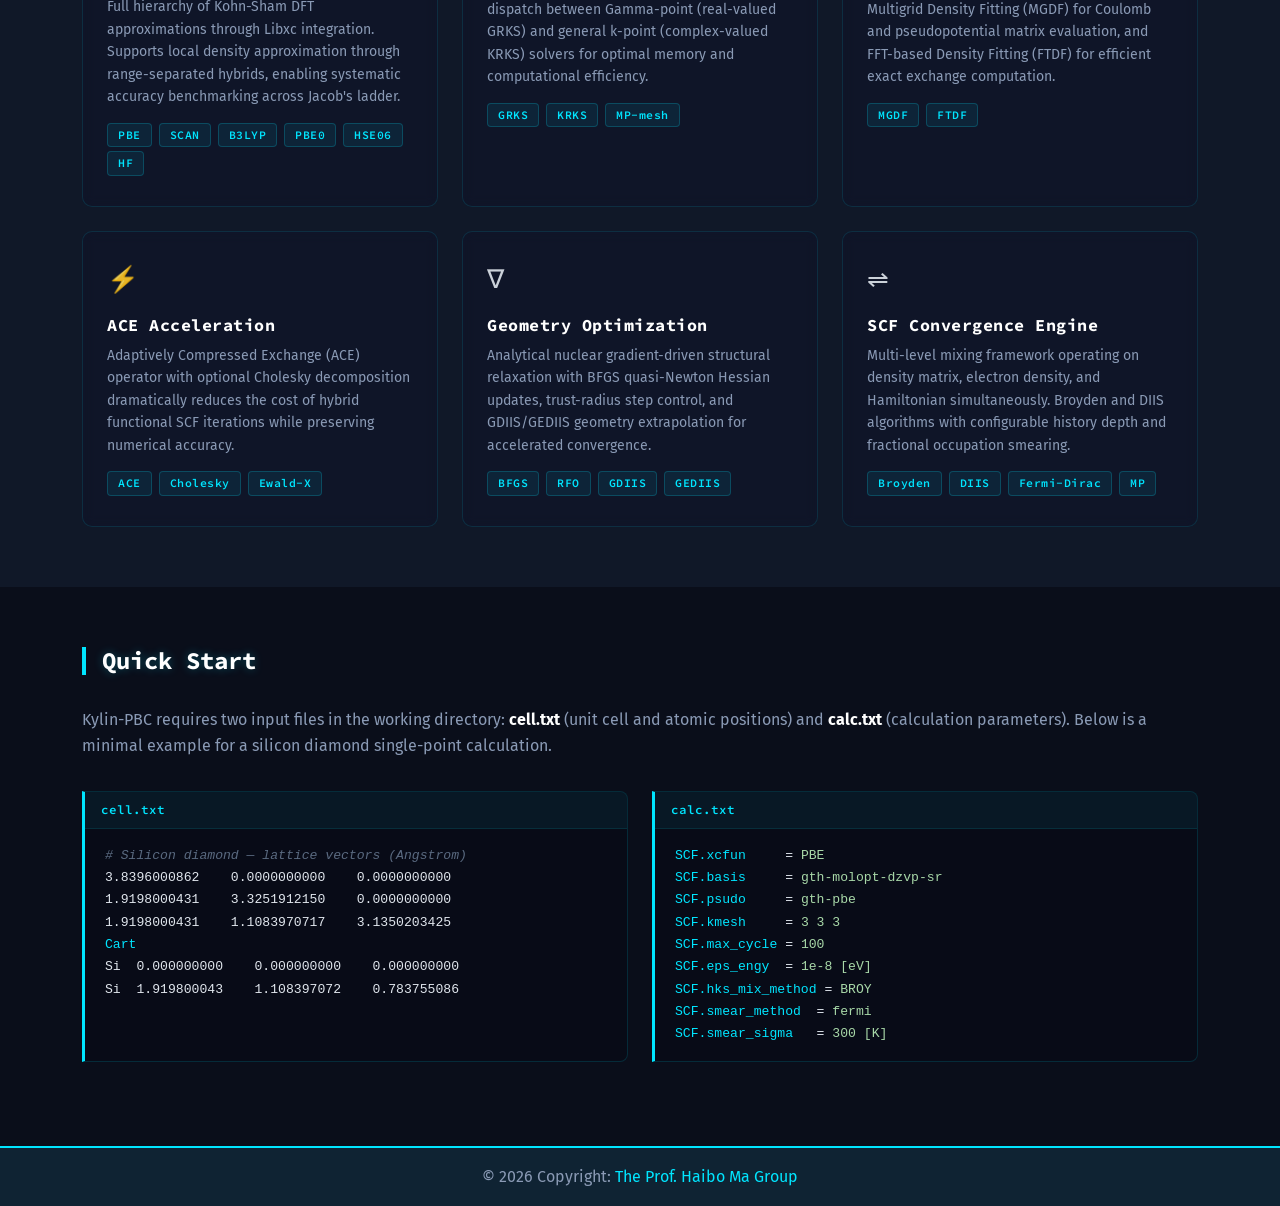
==== commit 72f6abd9: "hello" ====
--- a/index.html
+++ b/index.html
@@ -33,14 +33,14 @@
     </style>
 
     <!-- Navbar -->
-    <nav class="navbar navbar-expand-lg navbar-dark d-none d-lg-block" style="z-index: 2000;">
+    <nav class="navbar navbar-expand-lg navbar-dark" style="z-index: 2000;">
       <div class="container-fluid">
         <a class="navbar-brand nav-link" target="_blank" href="https://kylin-pbc.com">
           <strong>Kylin-PBC</strong>
         </a>
         <button class="navbar-toggler" type="button" data-mdb-toggle="collapse" data-mdb-target="#navbarExample01"
           aria-controls="navbarExample01" aria-expanded="false" aria-label="Toggle navigation">
-          <i class="fas fa-bars"></i>
+          <span class="navbar-toggler-icon" aria-hidden="true"></span>
         </button>
         <div class="collapse navbar-collapse" id="navbarExample01">
           <ul class="navbar-nav me-auto mb-2 mb-lg-0">
@@ -63,8 +63,10 @@
               <a class="nav-link" href="news.html" target="_self" data-i18n="nav.news">News</a>
             </li>
           </ul>
-          <button id="theme-toggle" class="theme-toggle-btn" aria-label="Toggle theme">&#9790;</button>
-          <button id="lang-toggle" class="lang-toggle-btn" aria-label="Toggle language">EN</button>
+          <div class="nav-actions">
+            <button id="theme-toggle" class="theme-toggle-btn" aria-label="Toggle theme">&#9790;</button>
+            <button id="lang-toggle" class="lang-toggle-btn" aria-label="Toggle language">EN</button>
+          </div>
         </div>
       </div>
     </nav>
@@ -74,12 +76,14 @@
     <div id="intro" class="bg-image vh-100 shadow-1-strong">
       <div class="mask">
         <div class="container d-flex align-items-center justify-content-center text-center h-100">
-          <div class="text-white">
+          <div class="text-white hero-content">
             <h1 class="mb-3" data-i18n="hero.title">Kylin-PBC: Periodic DFT from First Principles</h1>
             <h5 class="mb-4" data-i18n="hero.subtitle">C++17 &middot; GTO Basis Sets &middot; GTH Pseudopotentials &middot; MGDF / FTDF Integrals</h5>
-            <a class="btn btn-outline-light btn-lg m-2" href="download.html" role="button" rel="nofollow"
-              target="_self" data-i18n="hero.btn.download">Download Software</a>
-            <a class="btn btn-outline-light btn-lg m-2" href="files/KylinManual.pdf" target="_self" role="button" data-i18n="hero.btn.manual">User Manual</a>
+            <div class="hero-actions">
+              <a class="btn btn-outline-light btn-lg m-2" href="download.html" role="button" rel="nofollow"
+                target="_self" data-i18n="hero.btn.download">Download Software</a>
+              <a class="btn btn-outline-light btn-lg m-2" href="files/KylinManual.pdf" target="_self" role="button" data-i18n="hero.btn.manual">User Manual</a>
+            </div>
           </div>
         </div>
       </div>
@@ -311,8 +315,8 @@
   <!--Footer-->
   <!-- MDB -->
   <script type="text/javascript" src="js/mdb.min.js"></script>
-  <!-- Custom scripts -->
-  <script type="text/javascript" src="js/script.js"></script>
+  <!-- Mobile interactions -->
+  <script type="text/javascript" src="js/mobile-ui.js"></script>
   <!-- Theme switcher -->
   <script type="text/javascript" src="js/theme.js"></script>
   <!-- Language switcher -->
--- a/css/style.css
+++ b/css/style.css
@@ -1,11 +1,14 @@
 /* Kylin Website - Sci-Fi Theme (dark/light via theme.css) */
-@import url('https://fonts.googleapis.com/css2?family=Source+Code+Pro:wght@400;600;700&display=swap');
+@import url('https://fonts.googleapis.com/css2?family=Fira+Sans:ital,wght@0,300;0,400;0,700;1,300;1,400;1,700&family=Source+Code+Pro:wght@400;600;700&display=swap');
 
 /* ===== Global ===== */
 body {
+  font-family: 'Fira Sans', -apple-system, BlinkMacSystemFont, 'PingFang SC', 'Microsoft YaHei', 'Noto Sans SC', 'Helvetica Neue', Arial, sans-serif;
   display: flex !important;
   flex-direction: column !important;
   min-height: 100vh !important;
+  -webkit-text-size-adjust: 100%;
+  text-size-adjust: 100%;
   background-color: var(--sci-bg);
   color: var(--sci-text);
   background-image:
@@ -14,6 +17,10 @@
   background-size: 60px 60px;
 }
 
+body.mobile-nav-open {
+  overflow: hidden;
+}
+
 .text-muted {
   color: var(--sci-text-muted) !important;
 }
@@ -25,6 +32,11 @@
 a:hover {
   color: var(--sci-accent);
   text-shadow: 0 0 6px rgba(var(--sci-accent-rgb), 0.4);
+}
+
+a,
+button {
+  -webkit-tap-highlight-color: rgba(var(--sci-accent-rgb), 0.14);
 }
 
 h1, h2, h3, h4, h5, h6,
@@ -96,6 +108,11 @@
   backdrop-filter: blur(14px);
   -webkit-backdrop-filter: blur(14px);
   border-bottom: 1px solid var(--sci-navbar-border);
+  transition: background-color 0.25s ease, border-color 0.25s ease, box-shadow 0.25s ease, transform 0.25s ease;
+}
+
+.navbar.navbar-scrolled {
+  box-shadow: 0 10px 28px rgba(0, 0, 0, 0.16);
 }
 
 .navbar-brand strong {
@@ -104,7 +121,24 @@
   text-shadow: 0 0 8px rgba(var(--sci-accent-rgb), 0.5);
 }
 
+.navbar .nav-link,
+.theme-toggle-btn,
+.lang-toggle-btn,
+.navbar-toggler,
+.btn {
+  outline: none;
+}
+
+.navbar .nav-link:focus-visible,
+.theme-toggle-btn:focus-visible,
+.lang-toggle-btn:focus-visible,
+.navbar-toggler:focus-visible,
+.btn:focus-visible {
+  box-shadow: 0 0 0 0.2rem rgba(var(--sci-accent-rgb), 0.18);
+}
+
 .navbar .nav-link {
+  border-radius: 10px;
   transition: color 0.2s, text-shadow 0.2s;
 }
 
@@ -215,6 +249,15 @@
   margin-bottom: 0;
 }
 
+.year-block li {
+  line-height: 1.75;
+  margin-bottom: 0.45rem;
+}
+
+.year-block li:last-child {
+  margin-bottom: 0;
+}
+
 /* ===== Content card (download / about) ===== */
 .content-card {
   background: var(--sci-glass);
@@ -234,6 +277,23 @@
   box-shadow: 0 0 20px rgba(var(--sci-accent-rgb), 0.08), 0 4px 16px var(--sci-card-shadow);
   margin-bottom: 28px;
   backdrop-filter: blur(6px);
+}
+
+.content-card ul,
+.content-card-highlight ul {
+  padding-left: 1.15rem;
+  margin-bottom: 0;
+}
+
+.content-card li,
+.content-card-highlight li {
+  line-height: 1.75;
+  margin-bottom: 0.5rem;
+}
+
+.content-card li:last-child,
+.content-card-highlight li:last-child {
+  margin-bottom: 0;
 }
 
 /* ===== Footer ===== */
@@ -490,3 +550,239 @@
 @media (max-width: 767px) {
   .quickstart-grid { grid-template-columns: 1fr; }
 }
+
+html {
+  scroll-padding-top: 88px;
+}
+
+body {
+  overflow-x: hidden;
+}
+
+img {
+  max-width: 100%;
+  height: auto;
+}
+
+.navbar {
+  position: sticky;
+  top: 0;
+  z-index: 2000;
+}
+
+.navbar .container-fluid {
+  padding: 0.9rem 1rem;
+  gap: 0.75rem;
+}
+
+.nav-actions {
+  display: flex;
+  align-items: center;
+  gap: 8px;
+  margin-left: auto;
+}
+
+.nav-actions .theme-toggle-btn,
+.nav-actions .lang-toggle-btn {
+  margin-left: 0;
+}
+
+.hero-content {
+  max-width: 900px;
+  padding: 0 1rem;
+}
+
+.hero-actions {
+  display: flex;
+  flex-wrap: wrap;
+  justify-content: center;
+  gap: 0.75rem;
+}
+
+.hero-actions .btn {
+  min-height: 48px;
+  display: inline-flex;
+  align-items: center;
+  justify-content: center;
+  margin: 0 !important;
+  min-width: 220px;
+}
+
+@media (max-width: 991px) {
+  #intro {
+    height: auto !important;
+    min-height: 100svh;
+  }
+
+  #intro .mask,
+  #intro .container {
+    min-height: inherit;
+  }
+
+  #intro .container {
+    padding-top: 96px;
+    padding-bottom: 56px;
+  }
+
+  .hero-content {
+    padding: 0;
+  }
+
+  #intro h1 {
+    font-size: clamp(2rem, 7vw, 3rem);
+    line-height: 1.15;
+  }
+
+  #intro h5 {
+    font-size: 0.88rem;
+    line-height: 1.7;
+    letter-spacing: 1.2px;
+  }
+
+  .navbar-toggler {
+    width: 44px;
+    height: 44px;
+    padding: 0;
+    border-radius: 12px;
+    display: inline-flex;
+    align-items: center;
+    justify-content: center;
+    border-color: rgba(var(--sci-accent-rgb), 0.35);
+    box-shadow: none !important;
+  }
+
+  .navbar-toggler:focus {
+    box-shadow: 0 0 0 0.2rem rgba(var(--sci-accent-rgb), 0.18) !important;
+  }
+
+  .navbar-collapse {
+    margin-top: 0.85rem;
+    padding: 1rem;
+    max-height: calc(100svh - 88px);
+    overflow-y: auto;
+    overscroll-behavior: contain;
+    border: 1px solid var(--sci-glass-border);
+    border-radius: 14px;
+    background: rgba(8, 12, 24, 0.94);
+    box-shadow: 0 16px 40px rgba(0, 0, 0, 0.25);
+  }
+
+  [data-theme="light"] .navbar-collapse {
+    background: rgba(255, 255, 255, 0.96);
+  }
+
+  .navbar-nav {
+    gap: 0.2rem;
+  }
+
+  .navbar .nav-link {
+    display: flex;
+    align-items: center;
+    min-height: 46px;
+    padding: 0.8rem 0.85rem !important;
+    font-size: 1rem;
+  }
+
+  .navbar .nav-item.active .nav-link {
+    background: rgba(var(--sci-accent-rgb), 0.1);
+    border: 1px solid rgba(var(--sci-accent-rgb), 0.14);
+  }
+
+  .nav-actions {
+    width: 100%;
+    justify-content: flex-start;
+    margin-left: 0;
+    padding-top: 0.75rem;
+    border-top: 1px solid rgba(var(--sci-accent-rgb), 0.12);
+  }
+
+  .nav-actions .theme-toggle-btn,
+  .nav-actions .lang-toggle-btn {
+    width: 44px;
+    height: 44px;
+  }
+
+  .section-block {
+    padding: 44px 0;
+  }
+
+  .content-card,
+  .content-card-highlight,
+  .year-block {
+    padding: 24px 20px;
+  }
+
+  .feature-card {
+    padding: 24px 20px;
+  }
+
+  .tech-list li {
+    align-items: flex-start;
+  }
+
+  .feature-tag {
+    white-space: normal;
+    overflow-wrap: anywhere;
+  }
+}
+
+@media (max-width: 575px) {
+  .navbar .container-fluid,
+  .container {
+    padding-left: 18px;
+    padding-right: 18px;
+  }
+
+  #intro .container {
+    padding-top: 88px;
+    padding-bottom: 44px;
+  }
+
+  #intro h1 {
+    font-size: clamp(1.82rem, 8.2vw, 2.45rem);
+  }
+
+  #intro h5 {
+    letter-spacing: 0.8px;
+  }
+
+  .navbar-brand strong {
+    letter-spacing: 1.6px;
+    font-size: 0.94rem;
+  }
+
+  .navbar-collapse {
+    padding: 0.85rem;
+    border-radius: 12px;
+  }
+
+  .hero-actions .btn {
+    width: 100%;
+    min-width: 0;
+  }
+
+  .section-title,
+  .section-title-center {
+    font-size: 1.25rem;
+  }
+
+  .section-subtitle {
+    margin-top: -1rem;
+    margin-bottom: 1.75rem;
+  }
+
+  .code-panel pre,
+  .output-block {
+    font-size: 0.76rem;
+  }
+}
+
+@supports (padding: max(0px)) {
+  @media (max-width: 575px) {
+    .navbar .container-fluid,
+    .container {
+      padding-left: max(18px, env(safe-area-inset-left));
+      padding-right: max(18px, env(safe-area-inset-right));
+    }
+  }
+}
--- a/css/theme.css
+++ b/css/theme.css
@@ -69,6 +69,20 @@
   color: #334155 !important;
 }
 
+.navbar-toggler {
+  color: #ffffff;
+}
+
+.navbar-toggler-icon {
+  width: 1.2rem;
+  height: 1.2rem;
+  background-image: url("data:image/svg+xml,%3csvg xmlns='http://www.w3.org/2000/svg' viewBox='0 0 30 30'%3e%3cpath stroke='rgba(255,255,255,0.92)' stroke-linecap='round' stroke-miterlimit='10' stroke-width='2.2' d='M4 7h22M4 15h22M4 23h22'/%3e%3c/svg%3e");
+}
+
+.navbar.navbar-scrolled {
+  background: rgba(10, 14, 26, 0.9) !important;
+}
+
 [data-theme="light"] .navbar-brand strong {
   color: #0891B2 !important;
   text-shadow: none;
@@ -80,6 +94,18 @@
   text-shadow: none;
 }
 
+[data-theme="light"] .navbar-toggler {
+  color: #334155;
+}
+
+[data-theme="light"] .navbar-toggler-icon {
+  background-image: url("data:image/svg+xml,%3csvg xmlns='http://www.w3.org/2000/svg' viewBox='0 0 30 30'%3e%3cpath stroke='rgba(51,65,85,0.92)' stroke-linecap='round' stroke-miterlimit='10' stroke-width='2.2' d='M4 7h22M4 15h22M4 23h22'/%3e%3c/svg%3e");
+}
+
+[data-theme="light"] .navbar.navbar-scrolled {
+  background: rgba(255, 255, 255, 0.95) !important;
+}
+
 /* === Light-mode hero text remains white (over gradient) === */
 [data-theme="light"] #intro h1 {
   text-shadow: 0 2px 12px rgba(0, 0, 0, 0.3);
@@ -87,6 +113,19 @@
 
 [data-theme="light"] #intro h5 {
   color: rgba(255, 255, 255, 0.85);
+}
+
+/* === Light-mode hero buttons: softer blue for harmony === */
+[data-theme="light"] #intro .btn-outline-light {
+  border-color: #3E6287;
+  color: #3E6287;
+  border-width: 2px;
+}
+
+[data-theme="light"] #intro .btn-outline-light:hover {
+  background-color: #355879;
+  color: #ffffff;
+  box-shadow: 0 0 18px rgba(62, 98, 135, 0.32);
 }
 
 /* === Theme toggle button === */
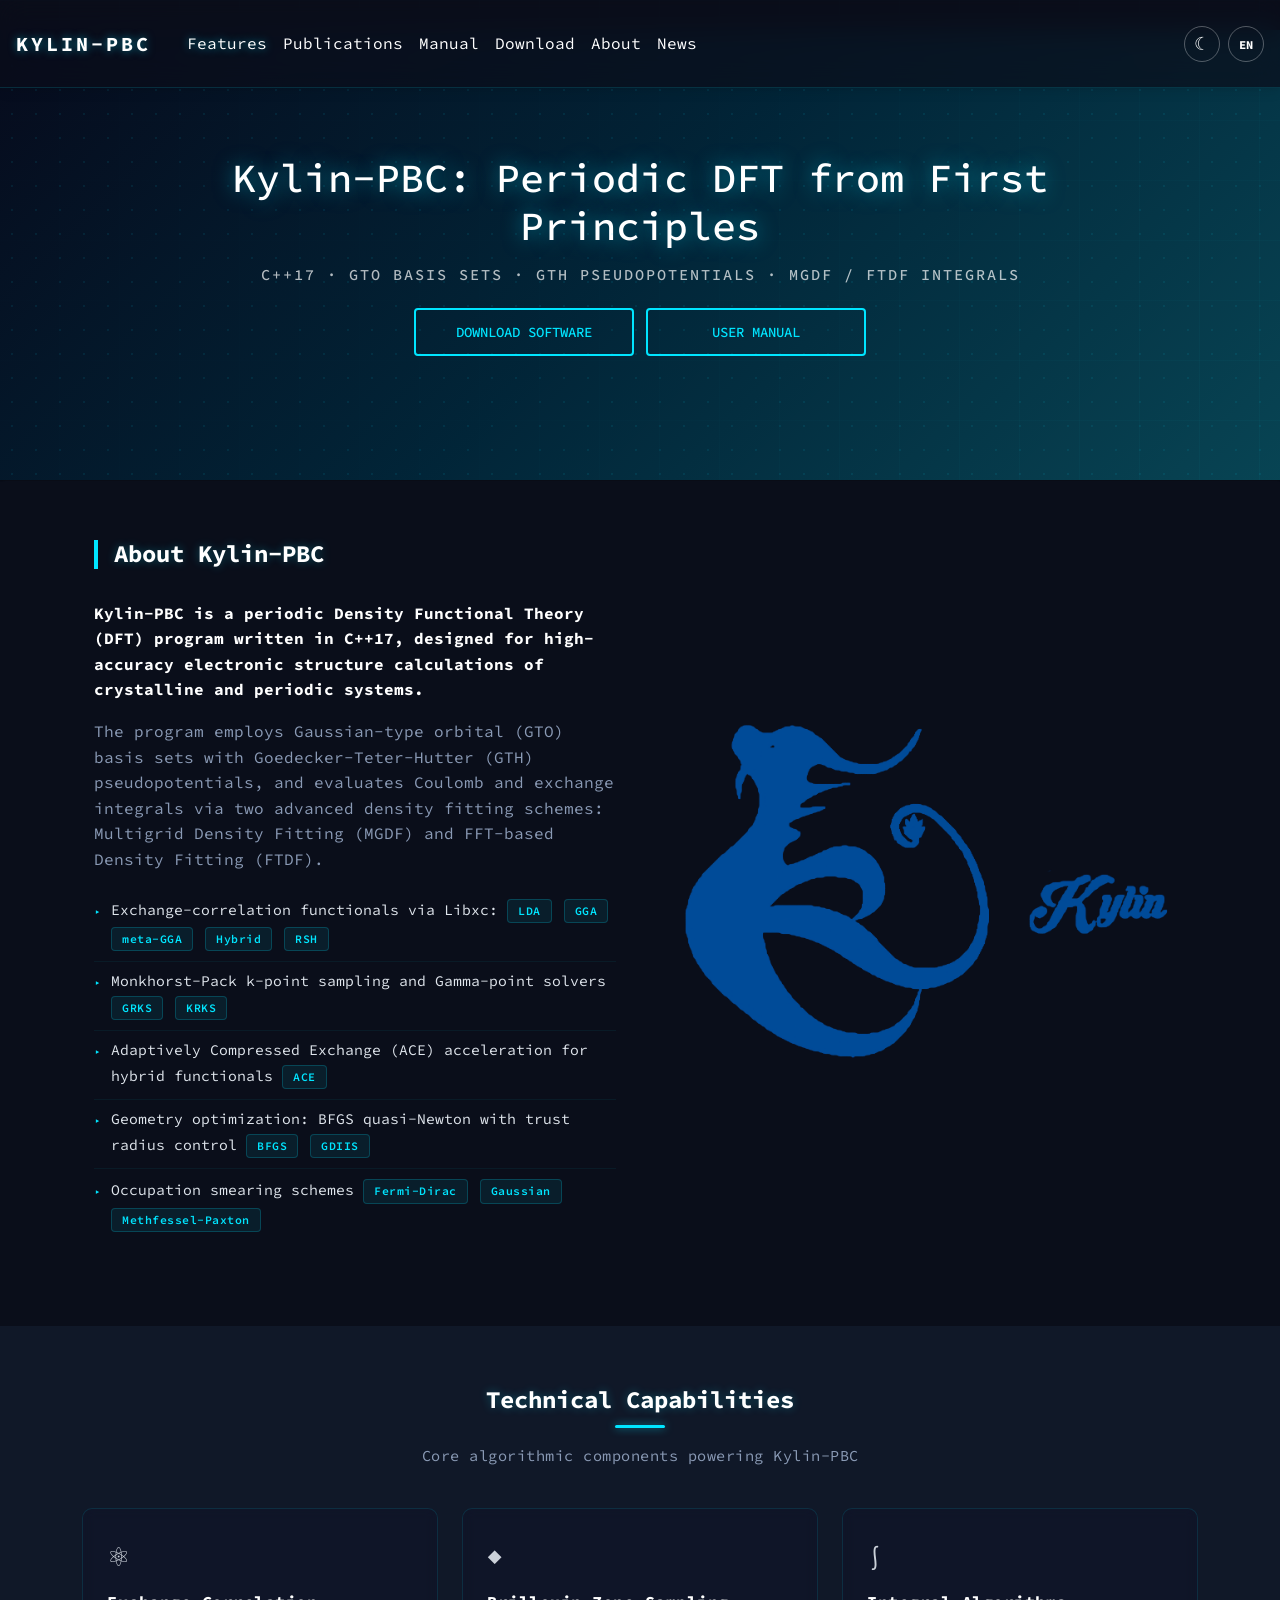
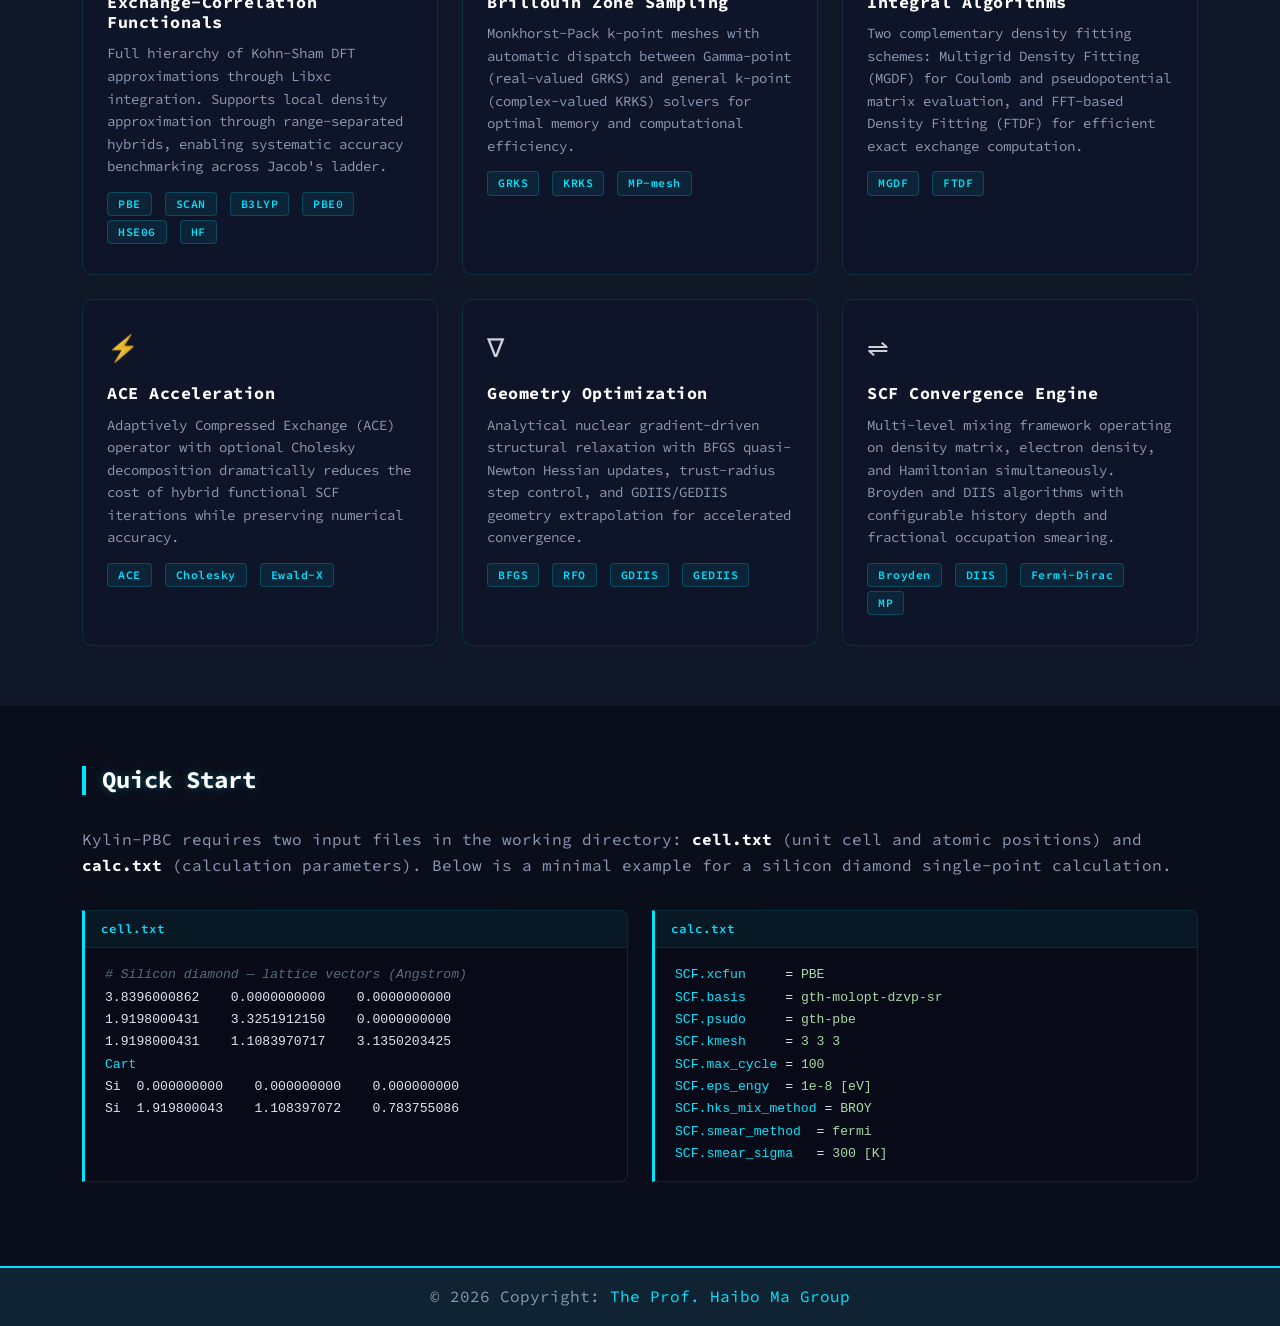
==== commit 8f7ada64: "css and html reviews" ====
--- a/index.html
+++ b/index.html
@@ -17,28 +17,15 @@
 </head>
 
 <body>
-  <!--Main Navigation-->
+  <!-- ==================== 顶部导航 + Hero 横幅 ==================== -->
   <header>
-    <style>
-      @media (min-width: 992px) {
-        #intro {
-          margin-top: -58.59px;
-          height: 50vh !important;
-        }
-      }
-
-      .navbar .nav-link {
-        color: var(--sci-heading) !important;
-      }
-    </style>
-
-    <!-- Navbar -->
-    <nav class="navbar navbar-expand-lg navbar-dark" style="z-index: 2000;">
+    <!-- 导航栏 -->
+    <nav class="navbar navbar-expand-lg navbar-dark">
       <div class="container-fluid">
         <a class="navbar-brand nav-link" target="_blank" href="https://kylin-pbc.com">
           <strong>Kylin-PBC</strong>
         </a>
-        <button class="navbar-toggler" type="button" data-mdb-toggle="collapse" data-mdb-target="#navbarExample01"
+        <button class="navbar-toggler" type="button"
           aria-controls="navbarExample01" aria-expanded="false" aria-label="Toggle navigation">
           <span class="navbar-toggler-icon" aria-hidden="true"></span>
         </button>
@@ -70,9 +57,8 @@
         </div>
       </div>
     </nav>
-    <!-- Navbar -->
-
-    <!-- Background image -->
+
+    <!-- Hero 横幅：全屏背景 + 标题 + CTA 按钮 -->
     <div id="intro" class="bg-image vh-100 shadow-1-strong">
       <div class="mask">
         <div class="container d-flex align-items-center justify-content-center text-center h-100">
@@ -82,29 +68,30 @@
             <div class="hero-actions">
               <a class="btn btn-outline-light btn-lg m-2" href="download.html" role="button" rel="nofollow"
                 target="_self" data-i18n="hero.btn.download">Download Software</a>
-              <a class="btn btn-outline-light btn-lg m-2" href="files/KylinManual.pdf" target="_self" role="button" data-i18n="hero.btn.manual">User Manual</a>
+              <a class="btn btn-outline-light btn-lg m-2" href="files/KylinManual.pdf" target="_self" role="button"
+                data-i18n="hero.btn.manual">User Manual</a>
             </div>
           </div>
         </div>
       </div>
     </div>
-    <!-- Background image -->
   </header>
-  <!--Main Navigation-->
-
-  <!--Main layout-->
+
+  <!-- ==================== 页面主体内容 ==================== -->
   <main>
-    <!--Section: About-->
+    <!-- 关于 Kylin-PBC：左文右图介绍 -->
     <section class="section-block">
       <div class="container">
         <div class="row">
           <div class="col-md-6 gx-5 mb-4">
             <h4 class="section-title" data-i18n="index.about.title">About Kylin-PBC</h4>
-            <p class="text-dark"><strong data-i18n="index.about.intro">
+            <p class="text-dark">
+              <strong data-i18n="index.about.intro">
                 Kylin-PBC is a periodic Density Functional Theory (DFT) program written in C++17,
                 designed for high-accuracy electronic structure calculations of crystalline and
                 periodic systems.
-              </strong></p>
+              </strong>
+            </p>
             <p class="text-muted" data-i18n="index.about.desc">
               The program employs Gaussian-type orbital (GTO) basis sets with
               Goedecker-Teter-Hutter (GTH) pseudopotentials, and evaluates Coulomb and
@@ -147,20 +134,20 @@
               </li>
             </ul>
           </div>
+          <!-- Logo 展示区 -->
           <div class="col-md-6 gx-5 mb-4 d-flex align-items-center justify-content-center">
             <div class="bg-image hover-overlay ripple" data-mdb-ripple-color="light">
-              <img src="img/kylin_logo.png" class="img-fluid" />
+              <img src="img/kylin_logo.png" class="img-fluid" alt="Kylin-PBC Logo" />
               <a href="#!">
-                <div class="mask" style="background-color: rgba(251, 251, 251, 0.15);"></div>
+                <div class="mask hover-overlay-mask"></div>
               </a>
             </div>
           </div>
         </div>
       </div>
     </section>
-    <!--Section: About-->
-
-    <!--Section: Technical Capabilities-->
+
+    <!-- 核心技术能力：6 张特性卡片 -->
     <section class="section-block section-alt text-center">
       <div class="container">
         <h4 class="section-title-center" data-i18n="index.tech.title">Technical Capabilities</h4>
@@ -264,13 +251,12 @@
         </div>
       </div>
     </section>
-    <!--Section: Technical Capabilities-->
-
-    <!--Section: Quick Start-->
+
+    <!-- 快速入门：双栏代码示例 -->
     <section class="section-block">
       <div class="container">
         <h4 class="section-title" data-i18n="index.qs.title">Quick Start</h4>
-        <p class="text-muted" style="margin-bottom: 2rem;" data-i18n-html="index.qs.desc">
+        <p class="text-muted quickstart-desc" data-i18n-html="index.qs.desc">
           Kylin-PBC requires two input files in the working directory: <strong>cell.txt</strong>
           (unit cell and atomic positions) and <strong>calc.txt</strong> (calculation parameters).
           Below is a minimal example for a silicon diamond single-point calculation.
@@ -301,25 +287,23 @@
         </div>
       </div>
     </section>
-    <!--Section: Quick Start-->
   </main>
-  <!--Main layout-->
-
-  <!--Footer-->
+
+  <!-- ==================== 页脚 ==================== -->
   <footer class="text-lg-start">
     <div class="text-center p-3" data-i18n-html="footer.copyright">
       &copy; 2026 Copyright:
       <a href="https://quantum-chemistry-cn.com">The Prof. Haibo Ma Group</a>
     </div>
   </footer>
-  <!--Footer-->
+
   <!-- MDB -->
   <script type="text/javascript" src="js/mdb.min.js"></script>
-  <!-- Mobile interactions -->
+  <!-- 移动端交互（折叠导航等） -->
   <script type="text/javascript" src="js/mobile-ui.js"></script>
-  <!-- Theme switcher -->
+  <!-- 深色/浅色主题切换 -->
   <script type="text/javascript" src="js/theme.js"></script>
-  <!-- Language switcher -->
+  <!-- 中英文国际化 -->
   <script type="text/javascript" src="js/i18n.js"></script>
 </body>
 
--- a/css/style.css
+++ b/css/style.css
@@ -3,7 +3,7 @@
 
 /* ===== Global ===== */
 body {
-  font-family: 'Fira Sans', -apple-system, BlinkMacSystemFont, 'PingFang SC', 'Microsoft YaHei', 'Noto Sans SC', 'Helvetica Neue', Arial, sans-serif;
+  font-family: 'Source Code Pro', 'Roboto Mono', monospace, 'PingFang SC', 'Microsoft YaHei', 'Noto Sans SC', 'Helvetica Neue', Arial, sans-serif;
   display: flex !important;
   flex-direction: column !important;
   min-height: 100vh !important;
@@ -81,6 +81,14 @@
   font-size: 0.95rem;
 }
 
+/* 桌面端：hero 区域高度覆写（原各页面内联 <style> 中的共用规则） */
+@media (min-width: 992px) {
+  #intro {
+    margin-top: -58.59px;
+    height: 50vh !important;
+  }
+}
+
 /* ===== Buttons ===== */
 .btn-outline-light {
   border-color: var(--sci-accent);
@@ -138,6 +146,7 @@
 }
 
 .navbar .nav-link {
+  color: var(--sci-heading) !important;
   border-radius: 10px;
   transition: color 0.2s, text-shadow 0.2s;
 }
@@ -198,6 +207,11 @@
 @keyframes glow-pulse {
   0%, 100% { box-shadow: 0 0 6px rgba(var(--sci-accent-rgb), 0.4); }
   50%      { box-shadow: 0 0 16px rgba(var(--sci-accent-rgb), 0.8); }
+}
+
+/* ===== Logo 悬停遮罩（MDB hover-overlay 配合使用） ===== */
+.hover-overlay-mask {
+  background-color: rgba(251, 251, 251, 0.15);
 }
 
 /* ===== Cards ===== */
@@ -540,7 +554,11 @@
   flex-shrink: 0;
 }
 
-/* ===== Quick-start two-column ===== */
+/* ===== Quick Start 区块 ===== */
+.quickstart-desc {
+  margin-bottom: 2rem;
+}
+
 .quickstart-grid {
   display: grid;
   grid-template-columns: 1fr 1fr;
@@ -570,9 +588,32 @@
   z-index: 2000;
 }
 
+.navbar-toggler {
+  display: none;
+}
+
+@media (max-width: 991px) {
+  .navbar-toggler {
+    display: inline-flex !important;
+  }
+}
+
 .navbar .container-fluid {
   padding: 0.9rem 1rem;
   gap: 0.75rem;
+}
+
+@media (max-width: 991px) {
+  .navbar .container-fluid {
+    padding: 0.15rem 0.75rem;
+    gap: 0.4rem;
+  }
+
+  .navbar-brand strong {
+    font-size: 0.88rem;
+    letter-spacing: 1.5px;
+    white-space: nowrap;
+  }
 }
 
 .nav-actions {
@@ -640,31 +681,45 @@
   }
 
   .navbar-toggler {
-    width: 44px;
-    height: 44px;
+    width: 36px;
+    height: 36px;
     padding: 0;
-    border-radius: 12px;
+    border-radius: 8px;
     display: inline-flex;
     align-items: center;
     justify-content: center;
-    border-color: rgba(var(--sci-accent-rgb), 0.35);
     box-shadow: none !important;
+    flex-shrink: 0;
   }
 
   .navbar-toggler:focus {
     box-shadow: 0 0 0 0.2rem rgba(var(--sci-accent-rgb), 0.18) !important;
   }
 
+  .navbar-toggler-icon {
+    width: 1.4rem;
+    height: 1.4rem;
+  }
+
   .navbar-collapse {
-    margin-top: 0.85rem;
-    padding: 1rem;
-    max-height: calc(100svh - 88px);
+    display: block !important;
+    margin-top: 0.5rem;
+    padding: 0;
+    max-height: 0;
+    overflow: hidden;
+    transition: max-height 0.3s ease, padding 0.3s ease;
+    border: 1px solid transparent;
+    border-radius: 12px;
+    background: rgba(8, 12, 24, 0.94);
+    box-shadow: 0 12px 32px rgba(0, 0, 0, 0.25);
+  }
+
+  .navbar-collapse.show {
+    padding: 0.6rem 0.65rem;
+    max-height: calc(100svh - 60px);
     overflow-y: auto;
     overscroll-behavior: contain;
-    border: 1px solid var(--sci-glass-border);
-    border-radius: 14px;
-    background: rgba(8, 12, 24, 0.94);
-    box-shadow: 0 16px 40px rgba(0, 0, 0, 0.25);
+    border-color: var(--sci-glass-border);
   }
 
   [data-theme="light"] .navbar-collapse {
@@ -672,15 +727,16 @@
   }
 
   .navbar-nav {
-    gap: 0.2rem;
+    gap: 0.15rem;
   }
 
   .navbar .nav-link {
     display: flex;
     align-items: center;
-    min-height: 46px;
-    padding: 0.8rem 0.85rem !important;
-    font-size: 1rem;
+    min-height: 40px;
+    padding: 0.55rem 0.75rem !important;
+    font-size: 0.92rem;
+    border-radius: 8px;
   }
 
   .navbar .nav-item.active .nav-link {
@@ -692,14 +748,14 @@
     width: 100%;
     justify-content: flex-start;
     margin-left: 0;
-    padding-top: 0.75rem;
+    padding-top: 0.5rem;
     border-top: 1px solid rgba(var(--sci-accent-rgb), 0.12);
   }
 
   .nav-actions .theme-toggle-btn,
   .nav-actions .lang-toggle-btn {
-    width: 44px;
-    height: 44px;
+    width: 38px;
+    height: 38px;
   }
 
   .section-block {
@@ -747,13 +803,13 @@
   }
 
   .navbar-brand strong {
-    letter-spacing: 1.6px;
-    font-size: 0.94rem;
+    letter-spacing: 1.2px;
+    font-size: 0.8rem;
+    white-space: nowrap;
   }
 
   .navbar-collapse {
-    padding: 0.85rem;
-    border-radius: 12px;
+    border-radius: 10px;
   }
 
   .hero-actions .btn {
--- a/css/theme.css
+++ b/css/theme.css
@@ -1,4 +1,4 @@
-/* === Theme Variables === */
+/* ── 主题变量：暗色（默认） ── */
 
 :root,
 [data-theme="dark"] {
@@ -30,6 +30,8 @@
   --sci-scrollbar-hover: rgba(0, 229, 255, 0.4);
 }
 
+/* ── 主题变量：亮色 ── */
+
 [data-theme="light"] {
   --sci-bg: #F4F7FA;
   --sci-bg-light: #E8EDF2;
@@ -59,28 +61,42 @@
   --sci-scrollbar-hover: rgba(8, 145, 178, 0.45);
 }
 
-/* === Smooth transition === */
+/* ── 全局过渡：主题切换时背景/文字颜色平滑渐变 ── */
+
 html {
   transition: background-color 0.3s ease, color 0.3s ease;
 }
 
-/* === Light-mode navbar text fix === */
+/* ── 导航栏：汉堡按钮（移动端折叠触发器） ── */
+
+.navbar-toggler {
+  color: #b0b8c4;
+  border: 1.5px solid rgba(176, 184, 196, 0.5);
+}
+
+.navbar-toggler-icon {
+  display: inline-block;
+  width: 2rem;
+  height: 2rem;
+  background-image: url("data:image/svg+xml,%3csvg xmlns='http://www.w3.org/2000/svg' viewBox='0 0 30 30'%3e%3cpath stroke='%23b0b8c4' stroke-linecap='round' stroke-miterlimit='10' stroke-width='3' d='M4 7h22M4 15h22M4 23h22'/%3e%3c/svg%3e");
+  background-repeat: no-repeat;
+  background-position: center;
+  background-size: 100%;
+}
+
+/* 深色模式：汉堡图标反色变亮 */
+[data-theme="dark"] .navbar-toggler-icon {
+  filter: invert(1) brightness(80%);
+}
+
+.navbar.navbar-scrolled {
+  background: rgba(10, 14, 26, 0.9) !important;
+}
+
+/* ── 导航栏：亮色模式覆盖 ── */
+
 [data-theme="light"] .navbar .nav-link {
   color: #334155 !important;
-}
-
-.navbar-toggler {
-  color: #ffffff;
-}
-
-.navbar-toggler-icon {
-  width: 1.2rem;
-  height: 1.2rem;
-  background-image: url("data:image/svg+xml,%3csvg xmlns='http://www.w3.org/2000/svg' viewBox='0 0 30 30'%3e%3cpath stroke='rgba(255,255,255,0.92)' stroke-linecap='round' stroke-miterlimit='10' stroke-width='2.2' d='M4 7h22M4 15h22M4 23h22'/%3e%3c/svg%3e");
-}
-
-.navbar.navbar-scrolled {
-  background: rgba(10, 14, 26, 0.9) !important;
 }
 
 [data-theme="light"] .navbar-brand strong {
@@ -96,6 +112,7 @@
 
 [data-theme="light"] .navbar-toggler {
   color: #334155;
+  border-color: rgba(51, 65, 85, 0.4);
 }
 
 [data-theme="light"] .navbar-toggler-icon {
@@ -106,7 +123,8 @@
   background: rgba(255, 255, 255, 0.95) !important;
 }
 
-/* === Light-mode hero text remains white (over gradient) === */
+/* ── Hero 区域：亮色模式覆盖 ── */
+
 [data-theme="light"] #intro h1 {
   text-shadow: 0 2px 12px rgba(0, 0, 0, 0.3);
 }
@@ -115,7 +133,6 @@
   color: rgba(255, 255, 255, 0.85);
 }
 
-/* === Light-mode hero buttons: softer blue for harmony === */
 [data-theme="light"] #intro .btn-outline-light {
   border-color: #3E6287;
   color: #3E6287;
@@ -128,41 +145,9 @@
   box-shadow: 0 0 18px rgba(62, 98, 135, 0.32);
 }
 
-/* === Theme toggle button === */
-.theme-toggle-btn {
-  background: transparent;
-  border: 1px solid rgba(255, 255, 255, 0.3);
-  color: #fff;
-  border-radius: 50%;
-  width: 36px;
-  height: 36px;
-  cursor: pointer;
-  display: flex;
-  align-items: center;
-  justify-content: center;
-  transition: all 0.3s ease;
-  font-size: 1.1rem;
-  margin-left: 12px;
-  flex-shrink: 0;
-}
-
-.theme-toggle-btn:hover {
-  border-color: var(--sci-accent);
-  color: var(--sci-accent);
-  box-shadow: 0 0 10px rgba(var(--sci-accent-rgb), 0.3);
-}
-
-[data-theme="light"] .theme-toggle-btn {
-  border-color: rgba(8, 145, 178, 0.3);
-  color: #334155;
-}
-
-[data-theme="light"] .theme-toggle-btn:hover {
-  border-color: #0891B2;
-  color: #0891B2;
-}
-
-/* === Language toggle button === */
+/* ── 主题 / 语言切换按钮：共用基础样式 ── */
+
+.theme-toggle-btn,
 .lang-toggle-btn {
   background: transparent;
   border: 1px solid rgba(255, 255, 255, 0.3);
@@ -175,25 +160,49 @@
   align-items: center;
   justify-content: center;
   transition: all 0.3s ease;
+  flex-shrink: 0;
+}
+
+/* 主题切换按钮：差异属性 */
+.theme-toggle-btn {
+  font-size: 1.1rem;
+  margin-left: 12px;
+}
+
+/* 语言切换按钮：差异属性 */
+.lang-toggle-btn {
   font-family: 'Source Code Pro', monospace;
   font-size: 0.75rem;
   font-weight: 700;
   margin-left: 8px;
-  flex-shrink: 0;
-}
-
+}
+
+.theme-toggle-btn:hover,
 .lang-toggle-btn:hover {
   border-color: var(--sci-accent);
   color: var(--sci-accent);
   box-shadow: 0 0 10px rgba(var(--sci-accent-rgb), 0.3);
 }
 
+[data-theme="light"] .theme-toggle-btn,
 [data-theme="light"] .lang-toggle-btn {
   border-color: rgba(8, 145, 178, 0.3);
   color: #334155;
 }
 
+[data-theme="light"] .theme-toggle-btn:hover,
 [data-theme="light"] .lang-toggle-btn:hover {
   border-color: #0891B2;
   color: #0891B2;
 }
+
+/* ── 移动端：导航栏展开时高度自适应 ── */
+
+@media (max-width: 991px) {
+  .navbar-collapse {
+    max-height: none !important;
+    height: auto !important;
+    overflow-y: visible !important;
+    padding-bottom: 20px !important;
+  }
+}
